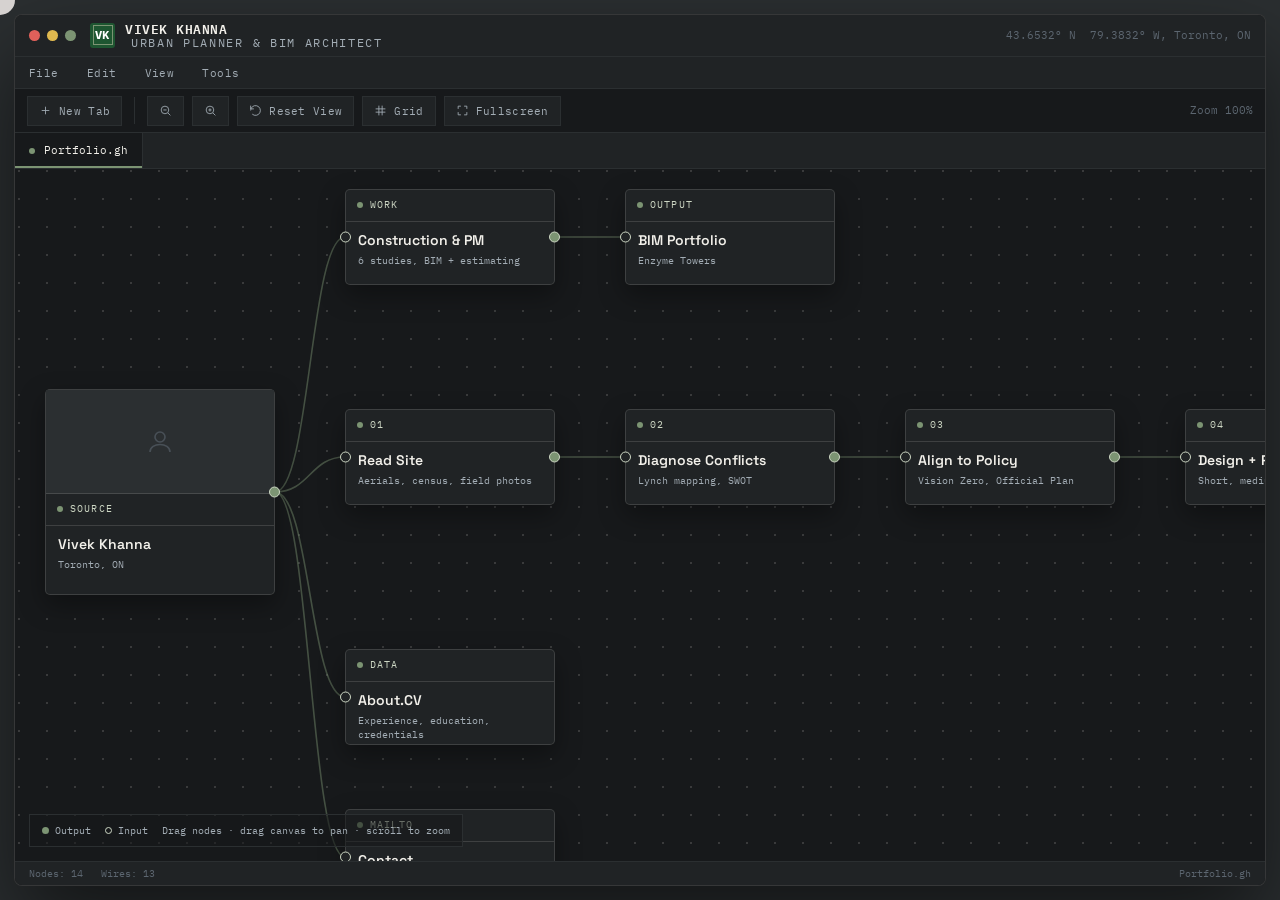
==== index.html @ 670d63f6 "Update index.html" ====
<!DOCTYPE html>
<html lang="en">
<head>
<meta charset="UTF-8">
<meta name="viewport" content="width=device-width, initial-scale=1.0">
<title>Vivek Khanna, Urban Planning Portfolio</title>
<meta name="description" content="Urban planning, transportation, and community design work by Vivek Khanna, presented as an interactive application window.">
<link rel="stylesheet" href="assets/css/style.css">
<link rel="stylesheet" href="assets/css/viewer.css">

<style>
  /* Full-screen application window shell */
  html, body { height:100%; overflow:hidden; }
  body { background:var(--graphite-3); }

  .site-header { display:none; } /* the app window replaces the marketing chrome on this page */

  .app-window {
    position:fixed; inset:14px;
    display:flex; flex-direction:column;
    background:var(--graphite);
    border:1px solid var(--line-dark);
    border-radius:8px;
    overflow:hidden;
    box-shadow:0 40px 90px rgba(0,0,0,0.55);
  }

  /* ---- Title bar ---- */
  .app-titlebar {
    flex:none; height:42px; display:flex; align-items:center; gap:14px;
    padding:0 14px;
    background:var(--graphite-2);
    border-bottom:1px solid var(--graphite-3);
  }
  .app-dots { display:flex; gap:7px; }
  .app-dots i { width:11px; height:11px; border-radius:50%; display:block; }
  .app-dots i:nth-child(1) { background:#e0605a; }
  .app-dots i:nth-child(2) { background:#e0b94f; }
  .app-dots i:nth-child(3) { background:#7c9473; }
  
  /* Integrated Brand Logo */
  .app-titlebar .brand {
    display: inline-flex;
    align-items: center;
    gap: 10px;
    text-decoration: none;
  }
  .app-titlebar .brand-mark {
    display: inline-flex;
    align-items: center;
    justify-content: center;
    width: 25px;
    height: 25px;
    background: var(--dark-green, #1E5631);
    color: #ffffff;
    font-family: var(--mono);
    font-size: 12px;
    font-weight: 700;
    border-radius: 3px;
  }
  .app-titlebar .brand-name {
    font-family: var(--mono);
    font-size: 13px;
    color: var(--offwhite);
    letter-spacing: 0.04em;
    font-weight: 600;
  }
  .app-titlebar .brand-name small {
    display: inline-block;
    margin-left: 6px;
    font-size: 12px;
    color: var(--steel-light);
    font-weight: 400;
  }

  .app-title-coord { margin-left:auto; font-family:var(--mono); font-size:10.5px; color:var(--steel); }

  /* ---- Menu bar ---- */
  .app-menubar {
    flex:none; height:32px; display:flex; align-items:stretch;
    background:var(--graphite-2); border-bottom:1px solid var(--graphite-3);
    position:relative; z-index:50;
  }
  .app-menu { position:relative; }
  .app-menu > button {
    height:100%; padding:0 14px; background:transparent; border:none;
    font-family:var(--mono); font-size:11px; letter-spacing:0.04em;
    color:var(--steel-light); cursor:pointer;
  }
  .app-menu > button:hover, .app-menu.is-open > button { background:var(--graphite-3); color:var(--offwhite); }
  .app-menu-drop {
    position:absolute; top:100%; left:0; min-width:220px;
    background:var(--graphite-2); border:1px solid var(--graphite-3);
    box-shadow:0 16px 34px rgba(0,0,0,0.4);
    display:none; flex-direction:column; padding:6px 0;
  }
  .app-menu.is-open .app-menu-drop { display:flex; }
  .app-menu-drop button {
    text-align:left; background:transparent; border:none; cursor:pointer;
    padding:9px 16px; font-family:var(--mono); font-size:11.5px; color:var(--steel-light);
  }
  .app-menu-drop button:hover { background:var(--graphite-3); color:var(--offwhite); }
  .app-menu-drop button:disabled { opacity:0.35; cursor:default; }
  .app-menu-drop button:disabled:hover { background:transparent; color:var(--steel-light); }
  .app-menu-sep { height:1px; background:var(--graphite-3); margin:6px 0; }

  /* ---- Toolbar ---- */
  .app-toolbar {
    flex:none; min-height:44px; display:flex; align-items:center; gap:8px;
    padding:6px 12px; flex-wrap:wrap;
    background:var(--graphite); border-bottom:1px solid var(--graphite-3);
  }
  .app-tool {
    display:flex; align-items:center; gap:7px;
    height:30px; padding:0 11px;
    background:var(--graphite-2); border:1px solid var(--graphite-3);
    color:var(--steel-light); font-family:var(--mono); font-size:10.5px; letter-spacing:0.03em;
    cursor:pointer; white-space:nowrap;
  }
  .app-tool:hover { border-color:var(--sage); color:var(--offwhite); }
  .app-tool svg { width:13px; height:13px; flex:none; }
  .app-tool-sep { width:1px; align-self:stretch; background:var(--graphite-3); margin:2px 4px; }
  .app-status-zoom { margin-left:auto; font-family:var(--mono); font-size:10.5px; color:var(--steel); }
  .app-window.is-compact .app-menubar,
  .app-window.is-compact .app-toolbar { display:none; }

  /* ---- Tab bar ---- */
  .app-tabbar {
    flex:none; height:36px; display:flex; align-items:stretch;
    background:var(--graphite-2); border-bottom:1px solid var(--graphite-3);
    overflow-x:auto;
  }
  .app-tab {
    display:flex; align-items:center; gap:9px;
    padding:0 14px; border-right:1px solid var(--graphite-3);
    font-family:var(--mono); font-size:11px; color:var(--steel);
    cursor:pointer; white-space:nowrap; flex:none;
  }
  .app-tab .dot { width:6px; height:6px; border-radius:50%; background:var(--sage); flex:none; }
  .app-tab.is-active { background:var(--graphite); color:var(--offwhite); box-shadow:inset 0 -2px 0 var(--sage); }
  .app-tab .x {
    margin-left:2px; width:16px; height:16px; display:flex; align-items:center; justify-content:center;
    border-radius:3px; color:var(--steel);
  }
  .app-tab .x:hover { background:var(--graphite-3); color:var(--offwhite); }

  /* ---- Content area ---- */
  .app-content { position:relative; flex:1 1 auto; overflow:hidden; background:var(--graphite); }
  .app-pane { position:absolute; inset:0; display:none; }
  .app-pane.is-active { display:block; }
  .app-pane iframe { width:100%; height:100%; border:0; display:block; background:var(--offwhite); }

  /* ---- Status bar ---- */
  .app-statusbar {
    flex:none; height:24px; display:flex; align-items:center; gap:18px;
    padding:0 14px; background:var(--graphite-2); border-top:1px solid var(--graphite-3);
    font-family:var(--mono); font-size:10px; color:var(--steel);
  }
  .app-statusbar .r { margin-left:auto; }

  /* ---- Canvas (inside Portfolio.gh) ---- */
  .flow-viewport {
    position:absolute; inset:0; overflow:hidden; cursor:grab; touch-action:none;
  }
  .flow-viewport.is-panning { cursor:grabbing; }
  .flow-canvas {
    position:absolute; top:0; left:0; width:2020px; height:1060px;
    transform-origin:0 0; will-change:transform;
    background-image:radial-gradient(circle, rgba(242,240,234,0.16) 1.2px, transparent 1.2px);
    background-size:28px 28px;
  }
  .flow-canvas.no-grid { background-image:none; }
  .flow-wires { position:absolute; top:0; left:0; width:2020px; height:1060px; overflow:visible; pointer-events:none; }
  .flow-wire { fill:none; stroke:var(--sage); stroke-width:1.6; opacity:0.45; transition:opacity .15s ease, stroke-width .15s ease; }
  .flow-wire.is-lit { opacity:0.95; stroke-width:2.2; stroke:var(--sage-pale); }

  .flow-node {
    position:absolute; width:210px; height:96px;
    background:var(--graphite-2); border:1px solid var(--line-dark); border-radius:5px;
    cursor:pointer; user-select:none; box-shadow:0 10px 26px rgba(0,0,0,0.35);
    transition:border-color .15s ease, box-shadow .15s ease; touch-action:none;
  }
  .flow-node:hover { border-color:var(--sage); box-shadow:0 10px 30px rgba(124,148,115,0.22); }
  .flow-node.is-dragging { cursor:grabbing; z-index:30; border-color:var(--sage-pale); }
  .flow-node.is-selected { border-color:var(--sage-pale); box-shadow:0 0 0 3px rgba(205,215,196,0.18); }

  .flow-node-head { display:flex; align-items:center; gap:7px; padding:8px 11px; border-bottom:1px solid var(--line-dark); }
  .flow-node-dot { width:6px; height:6px; border-radius:50%; background:var(--sage); flex:none; }
  .flow-node-tag { font-family:var(--mono); font-size:9.5px; letter-spacing:0.12em; text-transform:uppercase; color:var(--sage-pale); }
  .flow-node-body { padding:10px 12px 12px; }
  .flow-node-name { font-family:var(--display); font-weight:600; font-size:14px; color:var(--offwhite); line-height:1.25; }
  .flow-node-sub { margin-top:5px; font-family:var(--mono); font-size:9.5px; color:var(--steel-light); line-height:1.4; }

  .flow-port { position:absolute; top:50%; width:11px; height:11px; border-radius:50%; background:var(--graphite-2); border:1.5px solid var(--sage-pale); transform:translateY(-50%); }
  .flow-port.out { right:-6px; background:var(--sage); }
  .flow-port.in { left:-6px; }

  /* ---- Profile Node ---- */
  .flow-node.is-profile { width:230px; height:206px; }
  .flow-node-photo {
    width:100%; height:104px; overflow:hidden;
    border-bottom:1px solid var(--line-dark);
    background:var(--graphite-3);
    position:relative;
  }
  .flow-node-photo img { width:100%; height:100%; object-fit:cover; display:block; }
  .flow-node-photo .ph-fallback {
    position:absolute; inset:0; display:flex; flex-direction:column; align-items:center; justify-content:center; gap:6px;
    color:var(--steel);
  }
  .flow-node-photo .ph-fallback svg { width:30px; height:30px; opacity:0.6; }
  .flow-node-photo .ph-fallback span { font-family:var(--mono); font-size:8.5px; letter-spacing:0.1em; text-transform:uppercase; }

  /* ---- Enhanced Detail panel ---- */
  .flow-panel {
    position:absolute; top:0; right:0; bottom:0; width:min(440px, 100%);
    background:var(--paper); border-left:1px solid var(--line);
    transform:translateX(100%); transition:transform .32s cubic-bezier(0.16,1,0.3,1);
    z-index:40; overflow-y:auto;
  }
  .flow-panel.is-open { transform:translateX(0); }
  .flow-panel-head { display:flex; align-items:flex-start; justify-content:space-between; gap:12px; padding:20px 22px 16px; border-bottom:1px solid var(--line); }
  .flow-panel-close { width:30px; height:30px; flex:none; border:1px solid var(--line); background:transparent; color:var(--steel); cursor:pointer; font-family:var(--mono); font-size:14px; }
  .flow-panel-close:hover { border-color:var(--graphite); color:var(--ink); }
  .flow-panel-body { padding:20px 22px 32px; }
  .flow-panel-tag { font-family:var(--mono); font-size:10.5px; letter-spacing:0.12em; text-transform:uppercase; color:var(--sage-deep); }
  .flow-panel-title { font-family:var(--display); font-weight:600; font-size:1.4rem; margin-top:6px; line-height:1.15; }
  .flow-panel-loc { font-family:var(--mono); font-size:11.5px; color:var(--steel); margin-top:8px; display:block; }
  .flow-panel-scope { margin-top:16px; font-size:14px; line-height:1.6; color:#2c3134; }
  
  .flow-panel-section-title {
    font-family: var(--mono);
    font-size: 11px;
    font-weight: 700;
    text-transform: uppercase;
    letter-spacing: 0.05em;
    color: var(--dark-green, #1E5631);
    margin-top: 20px;
    margin-bottom: 8px;
    padding-bottom: 4px;
    border-bottom: 1px dashed var(--line);
  }

  .flow-panel .plate-meta { margin-top:14px; }
  .flow-panel .plate-deliverables { margin-top:16px; }
  .flow-panel-course { display:block; margin-top:18px; font-family:var(--mono); font-size:11px; color:var(--steel); }
  .flow-panel-actions { margin-top:24px; display:flex; flex-wrap:wrap; gap:10px; }
  .flow-panel-actions button.btn, .flow-panel-actions a.btn { font-family:var(--mono); text-decoration:none; display:inline-block; }

  .flow-scrim { position:absolute; inset:0; background:rgba(23,25,27,0.35); opacity:0; pointer-events:none; transition:opacity .3s ease; z-index:35; }
  .flow-scrim.is-open { opacity:1; pointer-events:auto; }

  .flow-legend {
    position:absolute; left:14px; bottom:14px; z-index:5;
    display:flex; flex-wrap:wrap; gap:14px;
    font-family:var(--mono); font-size:10px; color:var(--steel-light);
    background:rgba(23,25,27,0.55); padding:8px 12px; border:1px solid var(--graphite-3);
  }
  .flow-legend span { display:inline-flex; align-items:center; gap:6px; }
  .flow-legend i { width:7px; height:7px; border-radius:50%; display:inline-block; background:var(--sage); }
  .flow-legend i.hollow { background:transparent; border:1.5px solid var(--sage-pale); }

  /* ---- Mobile View ---- */
  .flow-fallback { display:none; }
  @media (max-width:760px) {
    .app-window { inset:0; border-radius:0; }
    .app-menubar, .app-toolbar, .app-statusbar, .flow-legend { display:none; }
    .flow-viewport { display:none; }
    .flow-fallback {
      display:grid; gap:1px; background:var(--graphite-3);
      position:absolute; inset:0; overflow:auto; padding:1px;
    }
    .flow-fallback a { display:block; background:var(--graphite-2); padding:16px 18px; font-family:var(--mono); font-size:11.5px; color:var(--steel-light); }
    .flow-fallback a b { display:block; font-family:var(--display); font-size:15px; font-weight:600; color:var(--offwhite); margin-top:3px; }
  }
</style>
</head>
<body>

<div class="custom-cursor" id="customCursor" aria-hidden="true"></div>

<div class="app-window" id="appWindow">

  <div class="app-titlebar">
    <div class="app-dots"><i></i><i></i><i></i></div>
    
    <!-- Added Logo Component -->
    <a href="index.html" class="brand">
      <span class="brand-mark">VK</span>
      <span class="brand-name">VIVEK KHANNA<small>Urban Planner &amp; BIM Architect</small></span>
    </a>
    
    <span class="app-title-coord">43.6532&deg; N&nbsp;&nbsp;79.3832&deg; W, Toronto, ON</span>
  </div>

  <!-- Menu Bar -->
  <div class="app-menubar" id="appMenubar">
    <div class="app-menu">
      <button type="button">File</button>
      <div class="app-menu-drop">
        <button data-action="open-tab" data-tab="portfolio">Open Portfolio</button>
        <button data-action="open-tab" data-tab="approach">Open Approach</button>
        <button data-action="open-tab" data-tab="about">Open About</button>
        <button data-action="open-tab" data-tab="house">Open HouseViewer</button>
        <button data-action="open-tab" data-tab="construction">Open Construction</button>
        <div class="app-menu-sep"></div>
        <button data-action="print">Print Window</button>
      </div>
    </div>
    <div class="app-menu">
      <button type="button">Edit</button>
      <div class="app-menu-drop">
        <button data-action="reset-positions">Reset Node Positions</button>
        <button data-action="deselect">Deselect Node</button>
      </div>
    </div>
    <div class="app-menu">
      <button type="button">View</button>
      <div class="app-menu-drop">
        <button data-action="zoom-in">Zoom In</button>
        <button data-action="zoom-out">Zoom Out</button>
        <button data-action="zoom-reset">Reset View</button>
        <button data-action="toggle-grid">Toggle Grid</button>
        <div class="app-menu-sep"></div>
        <button data-action="fullscreen">Fullscreen Window</button>
        <button data-action="compact">Toggle Compact Mode</button>
      </div>
    </div>
    <div class="app-menu">
      <button type="button">Tools</button>
      <div class="app-menu-drop">
        <button data-action="focus" data-node="source">Focus, Source</button>
        <button data-action="focus" data-node="contact">Focus, Contact</button>
        <div class="app-menu-sep"></div>
        <button data-action="open-tab" data-tab="house">Open House Viewer</button>
        <button data-action="mailto">Email Vivek</button>
      </div>
    </div>
  </div>

  <div class="app-toolbar">
    <button class="app-tool" data-action="new-tab-menu">
      <svg viewBox="0 0 24 24" fill="none" stroke="currentColor" stroke-width="1.6"><path d="M12 5v14M5 12h14"/></svg>
      New Tab
    </button>
    <span class="app-tool-sep"></span>
    <button class="app-tool" data-action="zoom-out" aria-label="Zoom out">
      <svg viewBox="0 0 24 24" fill="none" stroke="currentColor" stroke-width="1.6"><circle cx="11" cy="11" r="7"/><path d="M21 21l-4.3-4.3M8 11h6"/></svg>
    </button>
    <button class="app-tool" data-action="zoom-in" aria-label="Zoom in">
      <svg viewBox="0 0 24 24" fill="none" stroke="currentColor" stroke-width="1.6"><circle cx="11" cy="11" r="7"/><path d="M21 21l-4.3-4.3M11 8v6M8 11h6"/></svg>
    </button>
    <button class="app-tool" data-action="zoom-reset">
      <svg viewBox="0 0 24 24" fill="none" stroke="currentColor" stroke-width="1.6"><path d="M3 12a9 9 0 1 1 3 6.7"/><path d="M3 3v6h6"/></svg>
      Reset View
    </button>
    <button class="app-tool" data-action="toggle-grid">
      <svg viewBox="0 0 24 24" fill="none" stroke="currentColor" stroke-width="1.6"><path d="M3 9h18M3 15h18M9 3v18M15 3v18"/></svg>
      Grid
    </button>
    <button class="app-tool" data-action="fullscreen">
      <svg viewBox="0 0 24 24" fill="none" stroke="currentColor" stroke-width="1.6"><path d="M4 9V4h5M20 9V4h-5M4 15v5h5M20 15v5h-5"/></svg>
      Fullscreen
    </button>
    <span class="app-status-zoom" id="toolbarZoom">Zoom 100%</span>
  </div>

  <div class="app-tabbar" id="appTabbar">
    <div class="app-tab is-active" data-tab="portfolio"><span class="dot"></span>Portfolio.gh</div>
  </div>

  <div class="app-content" id="appContent">
    <div class="app-pane is-active" data-pane="portfolio">
      <div class="flow-viewport" id="flowViewport">
        <div class="flow-canvas" id="flowCanvas">
          <svg class="flow-wires" id="flowWires"></svg>
        </div>
        <div class="flow-scrim" id="flowScrim"></div>
        <aside class="flow-panel" id="flowPanel">
          <div class="flow-panel-head">
            <div>
              <span class="flow-panel-tag" id="panelTag"></span>
              <h3 class="flow-panel-title" id="panelTitle"></h3>
            </div>
            <button type="button" class="flow-panel-close" id="panelClose" aria-label="Close panel">&times;</button>
          </div>
          <div class="flow-panel-body" id="panelBody"></div>
        </aside>
        <div class="flow-legend">
          <span><i></i> Output</span>
          <span><i class="hollow"></i> Input</span>
          <span>Drag nodes &middot; drag canvas to pan &middot; scroll to zoom</span>
        </div>
      </div>
      <nav class="flow-fallback" id="flowFallback" aria-label="Portfolio, list view"></nav>
    </div>
  </div>

  <div class="app-statusbar">
    <span id="statusNodes">Nodes: 14</span>
    <span id="statusWires">Wires: 13</span>
    <span class="r" id="statusTab">Portfolio.gh</span>
  </div>

</div>

<script src="assets/js/viewer.js"></script>
<script src="assets/js/main.js"></script>
<script>
(function(){
  /* Node hover/interaction state (drag highlighting, wire lighting, etc.)
     lives further down. Cursor behavior now comes entirely from the
     shared assets/js/main.js, so every page behaves identically. */

  const NODE_W = 210, NODE_H = 96;

  /* ---- Expanded Data Model for Node Panels ---- */
  const NODES = [
    { id:'source', x:40, y:400, w:230, h:206, photo:true, tag:'SOURCE', title:'Vivek Khanna', sub:'Toronto, ON',
      panel:{ type:'about',
        body:"I'm an urban design and transportation planning professional with a background in BIM coordination and construction project management. Most of what's below traces back to the same habit: understand what's actually on the ground before proposing anything.",
        overview: "Specializing in integrated spatial workflows, parametric data modeling, multimodal safety frameworks, and evidence-based master planning.",
        credentials: ['B.Arch', 'Postgrad Urban & Transportation Planning (Seneca)', 'Postgrad Construction PM (Fanshawe)'],
        software: ['Revit', 'Dynamo', 'AutoCAD', 'GIS', 'Rhino', 'Enscape'],
        openTab:'about', linkLabel:'Open full profile' } },

    { id:'p1', x:340, y:420, tag:'01', title:'Read Site', sub:'Aerials, census, field photos',
      panel:{ type:'process',
        body:"Before I sketch anything, I want the base layer right: boundaries, land use, demographics, housing type, and as much historical aerial imagery as I can find. You can't fix a plan you haven't actually looked at.",
        methodology: "Multilayered spatial diagnostic process aggregating historical satellite overlays, municipal GIS layers, and census dissemination block profiles.",
        outputs: ['Dissemination Area Demographics', 'Time-series Built-form Maps', 'Contextual Site Matrix'],
        tools:['Aerial time-series','Demographic profiling','Site photography', 'ArcGIS Pro'] } },

    { id:'p2', x:620, y:420, tag:'02', title:'Diagnose Conflicts', sub:'Lynch mapping, SWOT',
      panel:{ type:'process',
        body:"I'd rather measure a problem than describe it. That might mean mapping a site through Kevin Lynch's paths, edges, nodes, districts and landmarks, running a SWOT, or pulling hard numbers like crossing distance and posted speed.",
        methodology: "Evaluating physical legibility alongside micro-mobility friction points and vehicle collision frequency records.",
        outputs: ['5-Element Imageability Maps', 'Crossing Exposure Index', 'Conflict Heatmaps'],
        tools:['Lynch: paths, edges, nodes','SWOT','Safety exposure metrics', 'Speed & Volume Audits'] } },

    { id:'p3', x:900, y:420, tag:'03', title:'Align to Policy', sub:'Vision Zero, Official Plan',
      panel:{ type:'process',
        body:"Most municipalities already have an Official Plan, a Vision Zero target, or a cycling network plan on the books. I like holding the site up against those documents directly, it turns a design opinion into something closer to an accountability check.",
        methodology: "Translating broad policy goals (e.g., Toronto Complete Streets, Vision Zero) into measurable spatial metrics for design scoring.",
        outputs: ['Policy Scorecard Matrices', 'Stakeholder Requirement Logs', 'Precedent Benchmarks'],
        tools:['Policy alignment scorecards','Community survey synthesis','Precedent review', 'Toronto Complete Streets Guidelines'] } },

    { id:'p4', x:1180, y:420, tag:'04', title:'Design + Phase', sub:'Short, medium, long term',
      panel:{ type:'process',
        body:"I try to avoid all-or-nothing masterplans. Proposals get broken into tiers: what could go in this year with paint and signal timing, what needs a construction season, and what's a longer horizon rebuild.",
        methodology: "Phased capital expenditure programming integrated directly into 3D massing and ROW cross-section iterations.",
        outputs: ['Phased Implementation Timelines', 'Tactical Urbanism Quick-Builds', 'Parametric Cost Estimates'],
        tools:['Phased roadmaps','Before / after massing','Constraint mapping', 'Revit/Dynamo Auto-QTO'] } },

    { id:'out1', x:1510, y:200, tag:'OUTPUT', title:'Bridletowne Circle', sub:'UBS 304, Mobility',
      panel:{ type:'project',
        location:'Scarborough, Toronto, Warden Ave &amp; Finch Ave E',
        scope:'A close look at how a high-density residential node gets stranded inside a loop-road suburban plan built for cars. The study traces the conflict between transit-dependent residents and an arterial designed purely for vehicle throughput, then builds a phased path toward a fine-grain, mixed-use block.',
        context: 'Suburban arterial corridor with severe pedestrian-vehicle friction, high transit usage, and wide right-of-ways.',
        meta:[['Crossing width','~36 m'],['Posted speed','60 km/h'],['Cross-section','6 lanes'],['Refuge islands','None']],
        deliverables:[
          'Policy alignment scorecard against Vision Zero, the Official Plan, and the Cycling Network Plan',
          'Short, medium, and long-term intervention roadmap',
          'Before and after concept: superblock retrofit to a fine-grain, active-frontage plan'
        ],
        pdf:'pdfs/bridletowne-circle-mobility.pdf' } },

    { id:'out2', x:1510, y:330, tag:'OUTPUT', title:'Forest Hill South', sub:'UBS 201, Community History',
      panel:{ type:'project',
        location:'Forest Hill South, Toronto, Eglinton W to St. Clair W',
        scope:"A century-long look at a Garden City era village incorporated as its own municipality in 1924, long before it was folded back into Toronto. The study traces lot pattern, land use, transportation, and institutional form from 1939 to today.",
        context: 'Historical analysis of garden-suburb subdivision principles and urban densification along transit corridors.',
        meta:[['Incorporated','1924'],['Population','~10,860'],['Detached / semi','~70%'],['Study span','1939 to 2024']],
        deliverables:[
          'Demographic and housing profile benchmarked against City of Toronto data',
          'Four-element built-form analysis: lot configuration, land use, transportation, institutions',
          'Thirty-year vision that reframes the original planning values through Indigenous teachings'
        ],
        pdf:'pdfs/forest-hill-south-community-planning.pdf' } },

    { id:'out3', x:1510, y:470, tag:'OUTPUT', title:'Seneca Newnham', sub:'UBS 305, Urban Design',
      panel:{ type:'project',
        location:'Seneca Newnham Campus, North York, Toronto',
        scope:'A Kevin Lynch style imageability reading, paths, edges, nodes, districts, and landmarks, applied to a 20.2 hectare institutional superblock, paired with a full SWOT of its access, architecture, and open space performance.',
        context: 'Campus landscape and accessibility audit evaluating physical barriers, wayfinding, and active movement networks.',
        meta:[['Site area','20.2 ha'],['Typical building','4 storeys'],['Subway access','None'],['Land use','Institutional']],
        deliverables:[
          'Full Lynch mapping: paths, edges &amp; nodes, districts, landmarks',
          'Street and landscape audit comparing centre-line-out and outside-in sections',
          'Four-quadrant SWOT across mobility, architecture, and land constraint',
          
        ],
        pdf:'pdfs/seneca-newnham-urban-design.pdf' } },

    { id:'out4', x:1510, y:610, tag:'OUTPUT', title:'Perth Cycling Network', sub:'UBS 304, Active Transportation',
      panel:{ type:'project',
        location:'Downtown Perth, Ontario, a 12.25 km&sup2; municipality',
        scope:'A community-informed active transportation strategy for a small heritage town, turning 238 resident survey responses and a five-bridge safety audit into a prioritized, constraint-aware cycling network.',
        context: 'Small-town active transportation framework balancing heritage constraints, narrow rights-of-way, and water crossings.',
        meta:[['Respondents','238'],['Prefer off-road','48%'],['Bridges flagged','5'],['Priority corridors','6']],
        deliverables:[
          'Existing-network mapping and bridge safety audit',
          'Survey analysis: trip purpose, mode comfort, satisfaction with current pathways',
          'Six priority corridors with a facility-type trade-off matrix',
          'Constraint-based alternatives for three problem sites, plus a planning advice memo'
        ],
        pdf:'pdfs/perth-cycling-network.pdf' } },

    { id:'out5', x:1510, y:740, tag:'OUTPUT', title:'Kitchen Optimiser', sub:'Interactive Layout and Estimator ',
      panel:{ type:'viewer',
        body:'Allows dynamic adjustment of room dimensions (width, depth, height, wall thickness), upper cabinet mounting rules, and wall configurations (One-wall, Galley, L-shape, U-shape, L/U with island, and Studio).Features an automated estimating engine that dynamically updates material and component cost totals based on standard unit base prices, material factors, and countertop square footage',
        features: ['Parametric Room & Layout Controls', 'Revit-Style Properties & Instance Editing', 'Collision Detection & Snapping System', 'Generative Layout Solver', 'Real-time Cost Estimator'],
        openTab:'house', linkLabel:'Open interactive viewer' } },

    { id:'out6', x:340, y:200, tag:'WORK', title:'Construction & PM', sub:'6 studies, BIM + estimating',
      panel:{ type:'collection',
        body:'A collection of six technical studies in cost estimating, computational BIM automation, and CPM project controls, the practical, contractor-facing side of the planning work above.',
        focus:['BIM automation','Cost estimating','CPM scheduling','Earned value management'],
        studies:[
          'PRJ-01, Automated 5D BIM Quantity Extraction &amp; Cost Modeling',
          'PRJ-02, Class B Multi-Trade Estimate &amp; Quantity Take-Off Audit',
          'PRJ-03, High-Rise Residential Baseline Schedule &amp; Critical Path Analysis',
          'PRJ-04, Multi-Disciplinary Clash Detection &amp; Constructability Review',
          'PRJ-05, Algorithmic Material Scraper &amp; Take-Off Pipeline',
          'PRJ-06, Earned Value Management (EVM) &amp; Variance Dashboard'
        ],
        openTab:'construction', linkLabel:'Open Construction.gh' } },

    { id:'out7', x:620, y:200, tag:'OUTPUT', title:'BIM Portfolio', sub:'Enzyme Towers',
      panel:{ type:'project',
        location:'Toronto, Ontario',
        scope:'Original BIM & Construction Management Portfolio document detailing project execution, technical documentation, and parametric workflows.',
        context:'Comprehensive compilation of BIM coordination, 3D modeling, quantity takeoffs, and construction documentation.',
        meta:[
          ['Document', 'BIM Portfolio'],
          ['Toolkit', 'Revit and Navisworks']
        ],
        deliverables:[
          'Complete original BIM portfolio document',
          'Technical project showcases and architectural coordination',
          'Construction project management work samples'
        ],
        course:'BIM & Construction Portfolio',
        pdf:'pdfs/VivekKhannaBIMPortfolio Orignal - Copy.pdf' } },

    { id:'about', x:340, y:660, tag:'DATA', title:'About.CV', sub:'Experience, education, credentials',
      panel:{ type:'about',
        body:'BIM coordination and architectural production experience in India, a Postgraduate Certificate in Sustainable Urban &amp; Transportation Planning from Seneca, a Postgraduate Certificate in Construction Project Management from Fanshawe, and a B.Arch from Chitkara.',
        overview: 'Detailed technical background covering project coordination, municipal development policies, BIM management, and active transport infrastructure.',
        credentials: ['B.Arch', 'Postgrad Urban & Transportation Planning (Seneca)', 'Postgrad Construction PM (Fanshawe)'],
        software: ['Revit', 'Dynamo', 'AutoCAD', 'GIS', 'Rhino', 'Enscape'],
        openTab:'about', linkLabel:'Open full profile' } },

    { id:'contact', x:340, y:820, tag:'MAILTO', title:'Contact', sub:'vivekkhanna.canada@gmail.com',
      panel:{ type:'contact', 
        email:'vivekkhanna.canada@gmail.com',
        location: 'Toronto, Ontario, Canada',
        availability: 'Open for urban planning, BIM management, and transportation design roles.' } }
  ];

  const CONNECTIONS = [
    ['source','p1'], ['p1','p2'], ['p2','p3'], ['p3','p4'],
    ['p4','out1'], ['p4','out2'], ['p4','out3'], ['p4','out4'], ['p4','out5'],
    ['source','out6'], ['out6','out7'],
    ['source','about'], ['source','contact']
  ];

  document.getElementById('statusNodes').textContent = 'Nodes: ' + NODES.length;
  document.getElementById('statusWires').textContent = 'Wires: ' + CONNECTIONS.length;

  const hasOutput = id => CONNECTIONS.some(c => c[0] === id);
  const hasInput  = id => CONNECTIONS.some(c => c[1] === id);

  const viewport = document.getElementById('flowViewport');
  const canvas   = document.getElementById('flowCanvas');
  const svg      = document.getElementById('flowWires');
  const panelEl  = document.getElementById('flowPanel');
  const scrimEl  = document.getElementById('flowScrim');
  const panelTag = document.getElementById('panelTag');
  const panelTitle = document.getElementById('panelTitle');
  const panelBody = document.getElementById('panelBody');
  const fallback = document.getElementById('flowFallback');
  const appWindow = document.getElementById('appWindow');
  const toolbarZoom = document.getElementById('toolbarZoom');
  const statusTab = document.getElementById('statusTab');

  const state = { pan:{ x:-10, y:-180 }, zoom:1 };
  let selectedId = null;

  NODES.forEach(n => { n.origX = n.x; n.origY = n.y; });

  function applyTransform(){
    canvas.style.transform = `translate(${state.pan.x}px, ${state.pan.y}px) scale(${state.zoom})`;
    const pct = Math.round(state.zoom * 100) + '%';
    toolbarZoom.textContent = 'Zoom ' + pct;
  }

  /* ---- Node Rendering ---- */
  function renderNodes(){
    NODES.forEach(n => {
      const el = document.createElement('div');
      el.className = 'flow-node' + (n.photo ? ' is-profile' : '');
      el.style.left = n.x + 'px';
      el.style.top = n.y + 'px';
      if (n.w) el.style.width = n.w + 'px';
      if (n.h) el.style.height = n.h + 'px';
      el.dataset.id = n.id;

      let ports = '';
      if (hasInput(n.id))  ports += '<span class="flow-port in"></span>';
      if (hasOutput(n.id)) ports += '<span class="flow-port out"></span>';

      let photoBlock = '';
      if (n.photo) {
        photoBlock =
          '<div class="flow-node-photo">' +
            '<img src="assets/img/PROFILE.jpg" alt="Vivek Khanna" data-view-image="assets/img/PROFILE.jpg" data-view-title="Vivek Khanna" data-view-caption="Profile photograph" ' +
              'onerror="this.style.display=\'none\'; this.nextElementSibling.style.display=\'flex\';">' +
            '<div class="ph-fallback" style="display:flex;">' +
              '<svg viewBox="0 0 24 24" fill="none" stroke="currentColor" stroke-width="1.3"><circle cx="12" cy="8" r="4"/><path d="M4 20c0-4 4-6 8-6s8 2 8 6"/></svg>' +
            '</div>' +
          '</div>';
      }

      el.innerHTML =
        photoBlock +
        '<div class="flow-node-head"><span class="flow-node-dot"></span><span class="flow-node-tag">' + n.tag + '</span></div>' +
        '<div class="flow-node-body"><div class="flow-node-name">' + n.title + '</div><div class="flow-node-sub">' + n.sub + '</div></div>' +
        ports;

      canvas.appendChild(el);
      wireNodeDrag(el, n);
    });
  }

  function portPos(node, which){
    const w = node.w || NODE_W, h = node.h || NODE_H;
    return which === 'out' ? { x: node.x + w, y: node.y + h / 2 } : { x: node.x, y: node.y + h / 2 };
  }
  function wirePath(fromNode, toNode){
    const a = portPos(fromNode, 'out'), b = portPos(toNode, 'in');
    const midX = (a.x + b.x) / 2;
    return `M ${a.x},${a.y} C ${midX},${a.y} ${midX},${b.y} ${b.x},${b.y}`;
  }
  function renderWires(){
    svg.innerHTML = '';
    CONNECTIONS.forEach(([fromId, toId]) => {
      const fromNode = NODES.find(n => n.id === fromId);
      const toNode   = NODES.find(n => n.id === toId);
      const path = document.createElementNS('http://www.w3.org/2000/svg','path');
      path.setAttribute('class', 'flow-wire');
      path.setAttribute('d', wirePath(fromNode, toNode));
      path.dataset.from = fromId; path.dataset.to = toId;
      svg.appendChild(path);
    });
  }
  function updateWiresFor(nodeId){
    svg.querySelectorAll('.flow-wire').forEach(path => {
      if (path.dataset.from === nodeId || path.dataset.to === nodeId) {
        const fromNode = NODES.find(n => n.id === path.dataset.from);
        const toNode   = NODES.find(n => n.id === path.dataset.to);
        path.setAttribute('d', wirePath(fromNode, toNode));
      }
    });
  }
  function litWiresFor(nodeId, on){
    svg.querySelectorAll('.flow-wire').forEach(path => {
      if (path.dataset.from === nodeId || path.dataset.to === nodeId) path.classList.toggle('is-lit', on);
    });
  }
  function setNodePos(node, x, y){
    node.x = x; node.y = y;
    const el = canvas.querySelector('[data-id="'+node.id+'"]');
    if (el) { el.style.left = x + 'px'; el.style.top = y + 'px'; }
    updateWiresFor(node.id);
  }

/* ---- Rich Information Rendering in Detail Panel ---- */
function renderPanel(node){
  const p = node.panel;
  panelTag.textContent = node.tag;
  panelTitle.textContent = node.title;

  if (p.type === 'project') {
    panelBody.innerHTML =
      '<span class="flow-panel-loc">' + p.location + '</span>' +
      '<p class="flow-panel-scope">' + p.scope + '</p>' +
      '<div class="flow-panel-section-title">Context &amp; Site Dynamics</div>' +
      '<p style="font-size:13px; color:#525866; line-height:1.5;">' + p.context + '</p>' +
      '<div class="flow-panel-section-title">Key Parameters</div>' +
      '<div class="plate-meta">' + p.meta.map(m => '<div class="m"><span>'+m[0]+'</span><b>'+m[1]+'</b></div>').join('') + '</div>' +
      '<div class="flow-panel-section-title">Deliverables</div>' +
      '<div class="plate-deliverables"><ul>' + p.deliverables.map(d => '<li>'+d+'</li>').join('') + '</ul></div>' +
      (p.course ? '<span class="flow-panel-course">' + p.course + '</span>' : '') +
      '<div class="flow-panel-actions"><button class="btn" type="button" data-view-pdf="' + p.pdf + '" data-view-title="' + node.title + '">View full PDF</button></div>';
  } 
    else if (p.type === 'process') {
      panelBody.innerHTML =
        '<p class="flow-panel-scope">' + p.body + '</p>' +
        '<div class="flow-panel-section-title">Methodology</div>' +
        '<p style="font-size:13px; color:#525866; line-height:1.5;">' + p.methodology + '</p>' +
        '<div class="flow-panel-section-title">Key Outputs</div>' +
        '<ul style="font-size:13px; padding-left:18px; color:#525866;">' + p.outputs.map(o => '<li style="margin-bottom:4px;">'+o+'</li>').join('') + '</ul>' +
        '<div class="flow-panel-section-title">Toolkit &amp; Frameworks</div>' +
        '<div class="plate-tags" style="margin-top:8px;">' + p.tools.map(t => '<span class="tag" style="color:var(--sage-deep); border-color:var(--line); margin-right:4px; margin-bottom:4px; display:inline-block;">'+t+'</span>').join('') + '</div>' +
        '<div class="flow-panel-actions"><button type="button" class="btn" data-open-tab="approach">Read full methodology</button></div>';
    } else if (p.type === 'about') {
      panelBody.innerHTML =
        '<p class="flow-panel-scope">' + p.body + '</p>' +
        '<div class="flow-panel-section-title">Overview</div>' +
        '<p style="font-size:13px; color:#525866; line-height:1.5;">' + p.overview + '</p>' +
        '<div class="flow-panel-section-title">Credentials</div>' +
        '<ul style="font-size:13px; padding-left:18px; color:#525866;">' + p.credentials.map(c => '<li style="margin-bottom:4px;">'+c+'</li>').join('') + '</ul>' +
        '<div class="flow-panel-section-title">Software Stack</div>' +
        '<div class="plate-tags" style="margin-top:8px;">' + p.software.map(s => '<span class="tag" style="color:var(--sage-deep); border-color:var(--line); margin-right:4px; margin-bottom:4px; display:inline-block;">'+s+'</span>').join('') + '</div>' +
        '<div class="flow-panel-actions"><button type="button" class="btn" data-open-tab="' + p.openTab + '">' + p.linkLabel + '</button></div>';
    } else if (p.type === 'viewer') {
      panelBody.innerHTML =
        '<p class="flow-panel-scope">' + p.body + '</p>' +
        '<div class="flow-panel-section-title">Interactive Features</div>' +
        '<ul style="font-size:13px; padding-left:18px; color:#525866;">' + p.features.map(f => '<li style="margin-bottom:4px;">'+f+'</li>').join('') + '</ul>' +
        '<div class="flow-panel-actions"><button type="button" class="btn" data-open-tab="' + p.openTab + '">' + p.linkLabel + '</button></div>';
    } else if (p.type === 'collection') {
      panelBody.innerHTML =
        '<p class="flow-panel-scope">' + p.body + '</p>' +
        '<div class="flow-panel-section-title">Focus Areas</div>' +
        '<div class="plate-tags" style="margin-top:8px;">' + p.focus.map(f => '<span class="tag" style="color:var(--sage-deep); border-color:var(--line); margin-right:4px; margin-bottom:4px; display:inline-block;">'+f+'</span>').join('') + '</div>' +
        '<div class="flow-panel-section-title">Featured Studies</div>' +
        '<ul style="font-size:13px; padding-left:18px; color:#525866;">' + p.studies.map(s => '<li style="margin-bottom:4px;">'+s+'</li>').join('') + '</ul>' +
        '<div class="flow-panel-actions"><button type="button" class="btn" data-open-tab="' + p.openTab + '">' + p.linkLabel + '</button></div>';
    } else if (p.type === 'contact') {
      panelBody.innerHTML =
        '<p class="flow-panel-scope">' + p.availability + '</p>' +
        '<div class="flow-panel-section-title">Location</div>' +
        '<p style="font-size:13px; color:#525866;">' + p.location + '</p>' +
        '<div class="flow-panel-actions"><a class="btn" href="mailto:' + p.email + '">Email ' + p.email + '</a></div>';
    }
    window.PortfolioViewer?.bind();
  }

  panelBody.addEventListener('click', (e) => {
    const btn = e.target.closest('[data-open-tab]');
    if (btn) openTab(btn.getAttribute('data-open-tab'));
  });

  function openPanel(node){
    if (selectedId) {
      litWiresFor(selectedId, false);
      const prevEl = canvas.querySelector('[data-id="'+selectedId+'"]');
      if (prevEl) prevEl.classList.remove('is-selected');
    }
    selectedId = node.id;
    litWiresFor(node.id, true);
    const el = canvas.querySelector('[data-id="'+node.id+'"]');
    if (el) el.classList.add('is-selected');
    renderPanel(node);
    panelEl.classList.add('is-open');
    scrimEl.classList.add('is-open');
  }
  function closePanel(){
    if (selectedId) {
      litWiresFor(selectedId, false);
      const el = canvas.querySelector('[data-id="'+selectedId+'"]');
      if (el) el.classList.remove('is-selected');
    }
    selectedId = null;
    panelEl.classList.remove('is-open');
    scrimEl.classList.remove('is-open');
  }
  document.getElementById('panelClose').addEventListener('click', closePanel);
  scrimEl.addEventListener('click', closePanel);

  /* ---- Node Drag & Click ---- */
  function wireNodeDrag(el, nodeData){
    let dragging = false, moved = false;
    let startClientX = 0, startClientY = 0, startX = 0, startY = 0;

    el.addEventListener('mouseenter', () => { if (selectedId !== nodeData.id) litWiresFor(nodeData.id, true); });
    el.addEventListener('mouseleave', () => { if (selectedId !== nodeData.id) litWiresFor(nodeData.id, false); });

    el.addEventListener('pointerdown', (e) => {
      e.stopPropagation();
      dragging = true; moved = false;
      startClientX = e.clientX; startClientY = e.clientY;
      startX = nodeData.x; startY = nodeData.y;
      el.setPointerCapture(e.pointerId);
    });
    el.addEventListener('pointermove', (e) => {
      if (!dragging) return;
      const dx = (e.clientX - startClientX) / state.zoom;
      const dy = (e.clientY - startClientY) / state.zoom;
      if (Math.abs(dx) > 4 || Math.abs(dy) > 4) moved = true;
      if (!moved) return;
      el.classList.add('is-dragging');
      setNodePos(nodeData, startX + dx, startY + dy);
    });
    const endDrag = () => {
      if (!dragging) return;
      dragging = false;
      el.classList.remove('is-dragging');
      if (!moved) openPanel(nodeData);
    };
    el.addEventListener('pointerup', endDrag);
    el.addEventListener('pointercancel', endDrag);
  }

  /* ---- Canvas Pan ---- */
  let panning = false, panStartX = 0, panStartY = 0, panOriginX = 0, panOriginY = 0;
  viewport.addEventListener('pointerdown', (e) => {
    if (e.target !== viewport && e.target !== canvas) return;
    panning = true;
    viewport.classList.add('is-panning');
    panStartX = e.clientX; panStartY = e.clientY;
    panOriginX = state.pan.x; panOriginY = state.pan.y;
    viewport.setPointerCapture(e.pointerId);
  });
  viewport.addEventListener('pointermove', (e) => {
    if (!panning) return;
    state.pan.x = panOriginX + (e.clientX - panStartX);
    state.pan.y = panOriginY + (e.clientY - panStartY);
    applyTransform();
  });
  const endPan = () => { panning = false; viewport.classList.remove('is-panning'); };
  viewport.addEventListener('pointerup', (e) => {
    endPan();
    if (e.target === viewport || e.target === canvas) closePanel();
  });
  viewport.addEventListener('pointercancel', endPan);

  /* ---- Zoom Controls ---- */
  function setZoom(z){ state.zoom = Math.min(1.4, Math.max(0.5, z)); applyTransform(); }
  viewport.addEventListener('wheel', (e) => { e.preventDefault(); setZoom(state.zoom - e.deltaY * 0.001); }, { passive:false });

  function resetView(){ state.pan = { x:-10, y:-180 }; state.zoom = 1; applyTransform(); }
  function focusNode(id){
    const n = NODES.find(x => x.id === id); if (!n) return;
    const rect = viewport.getBoundingClientRect();
    const w = n.w || NODE_W, h = n.h || NODE_H;
    state.zoom = 1;
    state.pan.x = rect.width / 2 - (n.x + w / 2);
    state.pan.y = rect.height / 2 - (n.y + h / 2);
    applyTransform();
    openPanel(n);
  }
  function resetPositions(){
    NODES.forEach(n => setNodePos(n, n.origX, n.origY));
  }

  /* ---- Fallback List ---- */
  function renderFallback(){
    fallback.innerHTML = NODES.map(n => {
      const p = n.panel;
      let href, targetAttrs = '';
      if (p.type === 'project') { href = p.pdf; targetAttrs = ' target="_blank" rel="noopener"'; }
      else if (p.type === 'contact') { href = 'mailto:' + p.email; }
      else if (p.openTab === 'about') { href = 'about.html'; }
      else if (p.openTab === 'house') { href = 'house-viewer.html'; }
      else if (p.openTab === 'construction') { href = 'construction.html'; }
      else { href = 'approach.html'; }
      return '<a href="'+href+'"'+targetAttrs+'>' + n.tag + '<b>' + n.title + '</b></a>';
    }).join('');
  }

  /* ---- Tab System ---- */
  const TAB_DEFS = {
    approach: { label:'Approach.gh', src:'approach.html' },
    about:    { label:'About.gh',    src:'about.html' },
    house:    { label:'HouseViewer.gh', src:'house-viewer.html' },
    construction: { label:'Construction.gh', src:'construction.html' }
  };
  const tabbar = document.getElementById('appTabbar');
  const content = document.getElementById('appContent');
  let activeTab = 'portfolio';

  function activateTab(id){
    activeTab = id;
    tabbar.querySelectorAll('.app-tab').forEach(t => t.classList.toggle('is-active', t.dataset.tab === id));
    content.querySelectorAll('.app-pane').forEach(p => p.classList.toggle('is-active', p.dataset.pane === id));
    statusTab.textContent = id === 'portfolio' ? 'Portfolio.gh' : TAB_DEFS[id].label;
  }

  function openTab(id){
    if (id === 'portfolio') {
      window.location.href = 'portfolio.html';
      return;
    }
    if (!TAB_DEFS[id]) return;
    let tabBtn = tabbar.querySelector('[data-tab="'+id+'"]');
    if (!tabBtn) {
      tabBtn = document.createElement('div');
      tabBtn.className = 'app-tab';
      tabBtn.dataset.tab = id;
      tabBtn.innerHTML = '<span class="dot"></span>' + TAB_DEFS[id].label + '<span class="x" data-close="'+id+'">&times;</span>';
      tabBtn.addEventListener('click', (e) => {
        if (e.target.closest('[data-close]')) return;
        activateTab(id);
      });
      tabBtn.querySelector('[data-close]').addEventListener('click', (e) => {
        e.stopPropagation();
        closeTab(id);
      });
      tabbar.appendChild(tabBtn);

      const pane = document.createElement('div');
      pane.className = 'app-pane';
      pane.dataset.pane = id;
      pane.innerHTML = '<iframe src="' + TAB_DEFS[id].src + '" title="' + TAB_DEFS[id].label + '"></iframe>';
      content.appendChild(pane);
    }
    activateTab(id);
    closeAllMenus();
  }

  function closeTab(id){
    const tabBtn = tabbar.querySelector('[data-tab="'+id+'"]');
    const pane = content.querySelector('[data-pane="'+id+'"]');
    if (tabBtn) tabBtn.remove();
    if (pane) pane.remove();
    if (activeTab === id) activateTab('portfolio');
  }

  tabbar.querySelector('[data-tab="portfolio"]').addEventListener('click', () => activateTab('portfolio'));

  /* ---- Menu Bar Controls ---- */
  const menubar = document.getElementById('appMenubar');
  function closeAllMenus(){
    menubar.querySelectorAll('.app-menu.is-open').forEach(m => m.classList.remove('is-open'));
  }
  menubar.querySelectorAll('.app-menu > button').forEach(btn => {
    btn.addEventListener('click', (e) => {
      e.stopPropagation();
      const menu = btn.parentElement;
      const wasOpen = menu.classList.contains('is-open');
      closeAllMenus();
      if (!wasOpen) menu.classList.add('is-open');
    });
  });
  document.addEventListener('click', closeAllMenus);

  function runAction(el){
    const action = el.getAttribute('data-action');
    switch(action){
      case 'open-tab': openTab(el.getAttribute('data-tab')); break;
      case 'print': window.print(); break;
      case 'reset-positions': resetPositions(); break;
      case 'deselect': closePanel(); break;
      case 'zoom-in': setZoom(state.zoom + 0.15); break;
      case 'zoom-out': setZoom(state.zoom - 0.15); break;
      case 'zoom-reset': resetView(); break;
      case 'toggle-grid': canvas.classList.toggle('no-grid'); break;
      case 'fullscreen':
        if (document.fullscreenElement) document.exitFullscreen();
        else appWindow.requestFullscreen && appWindow.requestFullscreen();
        break;
      case 'compact': appWindow.classList.toggle('is-compact'); break;
      case 'focus': focusNode(el.getAttribute('data-node')); break;
      case 'mailto': window.location.href = 'mailto:vivekkhanna.canada@gmail.com'; break;
      case 'new-tab-menu':
        closeAllMenus();
        menubar.querySelector('.app-menu').classList.add('is-open');
        return;
    }
    closeAllMenus();
  }
  menubar.addEventListener('click', (e) => {
    const btn = e.target.closest('[data-action]');
    if (btn) runAction(btn);
  });
  document.querySelector('.app-toolbar').addEventListener('click', (e) => {
    const btn = e.target.closest('[data-action]');
    if (!btn) return;
    e.stopPropagation();
    runAction(btn);
  });

  renderNodes();
  renderWires();
  applyTransform();
  renderFallback();
})();
</script>
</body>
</html>
---- assets/css/style.css ----
/* ==========================================================================
   VIVEK KHANNA, URBAN PLANNING PORTFOLIO
   Design tokens: graphite / steel / off-white / sage
   ========================================================================== */

@import url('https://fonts.googleapis.com/css2?family=Space+Grotesk:wght@400;500;600;700&family=Inter:wght@400;500;600&family=IBM+Plex+Mono:wght@400;500&display=swap');

:root{
  --graphite:      #17191b;
  --graphite-2:    #202325;
  --graphite-3:    #2b2f31;
  --steel:         #5c6670;
  --steel-light:   #a3adb5;
  --offwhite:      #f2f0ea;
  --offwhite-dim:  #e7e4da;
  --paper:         #faf9f5;
  --sage:          #7c9473;
  --sage-deep:     #56684f;
  --sage-pale:     #cdd7c4;
  --ink:           #16181a;
  --line:          rgba(22,24,26,0.12);
  --line-dark:     rgba(242,240,234,0.14);

  --display: 'Space Grotesk', sans-serif;
  --body:    'Inter', sans-serif;
  --mono:    'IBM Plex Mono', monospace;

  --maxw: 1280px;
  --pad: clamp(20px, 4vw, 64px);
}

*{ box-sizing:border-box; }
html{ scroll-behavior:smooth; }
body{
  margin:0;
  background:var(--offwhite);
  color:var(--ink);
  font-family:var(--body);
  font-size:16px;
  line-height:1.55;
  -webkit-font-smoothing:antialiased;
}

a{ color:inherit; text-decoration:none; }
img{ max-width:100%; display:block; }
ul{ margin:0; padding:0; list-style:none; }
h1,h2,h3,h4{ font-family:var(--display); margin:0; letter-spacing:-0.01em; }
p{ margin:0; }

.wrap{ max-width:var(--maxw); margin:0 auto; padding:0 var(--pad); }

::selection{ background:var(--sage); color:var(--offwhite); }

/* focus states */
a:focus-visible, button:focus-visible, input:focus-visible, textarea:focus-visible{
  outline:2px solid var(--sage-deep);
  outline-offset:3px;
}

@media (prefers-reduced-motion: reduce){
  *{ animation-duration:0.001ms !important; animation-iteration-count:1 !important; transition-duration:0.001ms !important; scroll-behavior:auto !important; }
}

/* ==========================================================================
   Utility label / eyebrow / plate numbering (mono)
   ========================================================================== */
.eyebrow{
  font-family:var(--mono);
  font-size:12px;
  letter-spacing:0.16em;
  text-transform:uppercase;
  color:var(--sage-deep);
  display:flex;
  align-items:center;
  gap:10px;
}
.eyebrow::before{
  content:"";
  width:22px; height:1px;
  background:var(--sage-deep);
  display:inline-block;
}
.coord{
  font-family:var(--mono);
  font-size:12px;
  color:var(--steel);
  letter-spacing:0.02em;
}

/* ==========================================================================
   Nav
   ========================================================================== */
.site-header{
  position:sticky; top:0; z-index:80;
  background:rgba(242,240,234,0.86);
  backdrop-filter:blur(10px) saturate(1.1);
  border-bottom:1px solid var(--line);
}
.nav{
  max-width:var(--maxw); margin:0 auto; padding:0 var(--pad);
  display:flex; align-items:center; justify-content:space-between;
  height:72px;
}
.brand{
  display:flex; align-items:center; gap:12px;
  font-family:var(--display); font-weight:600; font-size:16px;
}
.brand-mark {
  width: 52px;            /* Increased from 36px */
  height: 52px;           /* Increased from 36px */
  background: var(--graphite);
  color: var(--offwhite);
  display: flex; 
  align-items: center; 
  justify-content: center;
  font-family: var(--mono); 
  font-size: 18px;        /* Increased from 13px */
  font-weight: 600;       /* Optional: makes the letters slightly bolder */
  letter-spacing: 0.04em;
  position: relative;
  flex-shrink: 0;         /* Prevents the logo box from shrinking on smaller screens */
}

.brand-mark::after {
  content: "";
  position: absolute; 
  inset: 2.5px;             /* Adjusted border inset gap from 4px to 5px */
  border: 1px solid var(--sage);
  pointer-events: none;
}
.brand-name{ display:flex; flex-direction:column; line-height:1.1;font-size: 1.25rem; font-weight: 700; }
.brand-name small{
  font-family:var(--mono); font-weight:700; font-size:11px;
  letter-spacing:0.14em; color:var(--steel); text-transform:uppercase;
}

.nav-links{ display:flex; align-items:center; gap:2px; }
.nav-links a{
  font-family:var(--mono);
  font-size:1.1rem;
  letter-spacing:0.08em;
  text-transform:uppercase;
  padding:10px 16px;
  color:var(--steel);
  position:relative;
  transition:color .2s ease;
}
.nav-links a::before{
  content:attr(data-i);
  color:var(--sage-deep);
  margin-right:8px;
}
.nav-links a:hover, .nav-links a.active{ color:var(--ink); }
.nav-links a.active::after{
  content:"";
  position:absolute; left:16px; right:16px; bottom:6px; height:1px;
  background:var(--sage-deep);
}

.nav-toggle{
  display:none;
  width:40px; height:40px;
  border:1px solid var(--line);
  background:transparent;
  align-items:center; justify-content:center;
  cursor:pointer;
}
.nav-toggle span, .nav-toggle span::before, .nav-toggle span::after{
  content:""; display:block; width:18px; height:1px; background:var(--ink);
  position:relative; transition:transform .2s ease, opacity .2s ease;
}
.nav-toggle span::before{ position:absolute; top:-6px; }
.nav-toggle span::after{ position:absolute; top:6px; }

@media (max-width:860px){
  .nav-links{
    position:fixed; inset:72px 0 0 0;
    background:var(--offwhite);
    flex-direction:column; align-items:stretch;
    padding:12px var(--pad) 40px;
    display:none;
    border-top:1px solid var(--line);
    overflow-y:auto;
  }
  .nav-links.open{ display:flex; }
  .nav-links a{ padding:16px 4px; border-bottom:1px solid var(--line); font-size:14px; }
  .nav-toggle{ display:flex; }
}

/* ==========================================================================
   Hero
   ========================================================================== */
.hero{
  position:relative;
  background:var(--graphite);
  color:var(--offwhite);
  overflow:hidden;
  border-bottom:1px solid var(--graphite-3);
}
.hero-grid{
  position:absolute; inset:0;
  background-image:
    linear-gradient(var(--line-dark) 1px, transparent 1px),
    linear-gradient(90deg, var(--line-dark) 1px, transparent 1px);
  background-size:56px 56px;
  mask-image:linear-gradient(to bottom, rgba(0,0,0,0.9), rgba(0,0,0,0.15));
  opacity:.6;
}
.hero-inner{
  position:relative; z-index:2;
  max-width:var(--maxw); margin:0 auto; padding:var(--pad);
  padding-top:clamp(64px, 10vw, 120px);
  padding-bottom:clamp(56px, 8vw, 96px);
}
.hero-top{
  display:flex; justify-content:space-between; align-items:flex-start;
  gap:24px; flex-wrap:wrap;
  border-bottom:1px solid var(--line-dark);
  padding-bottom:22px; margin-bottom:34px;
}
.hero-top .eyebrow{ color:var(--sage-pale); }
.hero-top .eyebrow::before{ background:var(--sage-pale); }
.hero-top .coord{ color:var(--steel-light); }

.hero h1{
  font-size:clamp(2.6rem, 7vw, 5.6rem);
  font-weight:600;
  line-height:0.98;
  max-width:16ch;
}
.hero h1 em{
  font-style:normal;
  color:var(--sage-pale);
}
.hero-sub{
  display:flex; gap:clamp(24px, 6vw, 90px); flex-wrap:wrap;
  margin-top:38px;
  padding-top:30px;
  border-top:1px solid var(--line-dark);
}
.hero-lede{
  max-width:46ch;
  font-size:clamp(15px, 1.4vw, 18px);
  color:var(--steel-light);
}
.hero-stats{ display:flex; gap:clamp(24px,4vw,48px); flex-wrap:wrap; }
.stat b{
  display:block; font-family:var(--display); font-size:1.8rem; color:var(--offwhite);
}
.stat span{
  font-family:var(--mono); font-size:11px; letter-spacing:0.08em; text-transform:uppercase;
  color:var(--steel-light);
}

.hero-svg{
  position:absolute; right:-6%; bottom:-10%;
  width:min(60vw, 720px); opacity:0.55; z-index:1;
  stroke:var(--sage); fill:none;
}

/* ==========================================================================
   Section scaffolding
   ========================================================================== */
.section{ padding:clamp(56px, 8vw, 108px) 0; }
.section-head{
  display:flex; justify-content:space-between; align-items:flex-end;
  gap:24px; flex-wrap:wrap;
  margin-bottom:clamp(32px, 5vw, 56px);
  padding-bottom:20px;
  border-bottom:1px solid var(--line);
}
.section-head h2{
  font-size:clamp(1.7rem, 3.4vw, 2.6rem);
  max-width:18ch;
}
.section-head .desc{
  max-width:38ch; color:var(--steel); font-size:14.5px;
}
.section.on-dark{ background:var(--graphite); color:var(--offwhite); }
.section.on-dark .section-head{ border-bottom-color:var(--line-dark); }
.section.on-dark .section-head .desc{ color:var(--steel-light); }
.section.tint{ background:var(--offwhite-dim); }

/* ==========================================================================
   Project plates (portfolio cards)
   ========================================================================== */
.plates{
  display:grid;
  grid-template-columns:1fr;
  gap:clamp(28px, 4vw, 44px);
}
.plate{
  display:grid;
  grid-template-columns:minmax(260px, 42%) 1fr;
  border:1px solid var(--line);
  background:var(--paper);
  position:relative;
}
.plate::before, .plate::after,
.plate-media::before, .plate-media::after{
  content:""; position:absolute; width:14px; height:14px; z-index:3;
  pointer-events:none;
}
.plate::before{ top:-1px; left:-1px; border-top:2px solid var(--graphite); border-left:2px solid var(--graphite); }
.plate::after{ bottom:-1px; right:-1px; border-bottom:2px solid var(--graphite); border-right:2px solid var(--graphite); }

.plate-media{
  position:relative;
  background:var(--graphite);
  min-height:280px;
  display:flex; align-items:center; justify-content:center;
  border-right:1px solid var(--line);
  overflow:hidden;
}
.plate-media svg{ width:82%; height:auto; stroke:var(--sage-pale); }
.plate-media .plate-tag{
  position:absolute; left:18px; top:18px;
  font-family:var(--mono); font-size:11px; letter-spacing:0.1em; text-transform:uppercase;
  color:var(--sage-pale);
  display:flex; align-items:center; gap:8px;
}
.plate-media .plate-tag::before{ content:""; width:6px; height:6px; background:var(--sage); border-radius:50%; }
.plate-media .plate-north{
  position:absolute; right:18px; top:18px;
  font-family:var(--mono); font-size:11px; color:var(--steel-light);
}

.plate-body{ padding:clamp(24px, 3vw, 44px); display:flex; flex-direction:column; gap:18px; }
.plate-index{ font-family:var(--mono); font-size:13px; color:var(--sage-deep); letter-spacing:0.08em; }
.plate-title{ font-size:clamp(1.4rem, 2.4vw, 1.9rem); font-weight:600; }
.plate-loc{ font-family:var(--mono); font-size:12.5px; color:var(--steel); }
.plate-loc b{ color:var(--ink); font-weight:500; }

.plate-scope{ font-size:14.5px; color:#33383b; max-width:56ch; }

.plate-meta{
  display:flex; gap:22px; flex-wrap:wrap;
  padding:16px 0; border-top:1px solid var(--line); border-bottom:1px solid var(--line);
}
.plate-meta .m{ display:flex; flex-direction:column; gap:3px; min-width:120px; }
.plate-meta .m span{ font-family:var(--mono); font-size:10.5px; letter-spacing:0.1em; text-transform:uppercase; color:var(--steel); }
.plate-meta .m b{ font-family:var(--display); font-size:1.05rem; }

.plate-deliverables{ display:grid; gap:8px; }
.plate-deliverables .dt{ font-family:var(--mono); font-size:10.5px; letter-spacing:0.12em; text-transform:uppercase; color:var(--steel); margin-bottom:2px; }
.plate-deliverables li{
  position:relative; padding-left:18px; font-size:14px; color:#2c3134;
}
.plate-deliverables li::before{
  content:""; position:absolute; left:0; top:9px;
  width:7px; height:1px; background:var(--sage-deep);
}

.plate-foot{
  display:flex; justify-content:space-between; align-items:center; gap:16px; flex-wrap:wrap;
  margin-top:auto; padding-top:6px;
}
.plate-course{ font-family:var(--mono); font-size:11.5px; color:var(--steel); }

.btn{
  display:inline-flex; align-items:center; gap:10px;
  font-family:var(--mono); font-size:12px; letter-spacing:0.08em; text-transform:uppercase;
  padding:12px 20px;
  border:1px solid var(--graphite);
  color:var(--graphite);
  transition:background .18s ease, color .18s ease;
  white-space:nowrap;
}
.btn:hover{ background:var(--graphite); color:var(--offwhite); }
.btn.ghost{ border-color:var(--line); color:var(--steel); }
.btn.ghost:hover{ background:var(--graphite); color:var(--offwhite); border-color:var(--graphite); }
.btn.on-dark{ border-color:var(--sage-pale); color:var(--sage-pale); }
.btn.on-dark:hover{ background:var(--sage-pale); color:var(--graphite); }
.btn svg{ width:12px; height:12px; }

@media (max-width:840px){
  .plate{ grid-template-columns:1fr; }
  .plate-media{ min-height:200px; border-right:none; border-bottom:1px solid var(--line); }
}

/* ==========================================================================
   Approach / methodology
   ========================================================================== */
.method-list{ display:grid; gap:0; border-top:1px solid var(--line-dark); }
.method-row{
  display:grid; grid-template-columns:90px 1fr 1fr; gap:28px;
  padding:32px 0; border-bottom:1px solid var(--line-dark);
}
.method-row .mi{ font-family:var(--mono); font-size:13px; color:var(--sage); }
.method-row h3{ font-size:1.3rem; font-weight:600; }
.method-row p{ color:var(--steel-light); font-size:14.5px; max-width:52ch; }
.method-row .tools{ margin-top:10px; display:flex; flex-wrap:wrap; gap:8px; }
.tag{
  font-family:var(--mono); font-size:10.5px; letter-spacing:0.06em; text-transform:uppercase;
  border:1px solid var(--line-dark); color:var(--sage-pale); padding:5px 10px;
}
@media (max-width:720px){
  .method-row{ grid-template-columns:1fr; gap:10px; }
}

/* ==========================================================================
   About
   ========================================================================== */
.about-grid{
  display:grid; grid-template-columns:1.1fr 0.9fr; gap:clamp(32px,5vw,72px);
  align-items:start;
}
.about-copy p{ margin-bottom:16px; font-size:15.5px; color:#2c3134; max-width:60ch; }
.about-copy p:last-child{ margin-bottom:0; }
.about-card{
  border:1px solid var(--line); background:var(--paper); padding:28px;
}
.about-card .dt{ font-family:var(--mono); font-size:10.5px; letter-spacing:0.12em; text-transform:uppercase; color:var(--steel); margin-bottom:14px; }
.skill-row{ display:flex; justify-content:space-between; padding:11px 0; border-bottom:1px solid var(--line); font-size:14px; }
.skill-row:last-child{ border-bottom:none; }
.skill-row span{ font-family:var(--mono); font-size:11.5px; color:var(--steel); }
@media (max-width:840px){ .about-grid{ grid-template-columns:1fr; } }

/* ==========================================================================
   Footer
   ========================================================================== */
.site-footer{
  background:var(--graphite); color:var(--steel-light);
  border-top:1px solid var(--graphite-3);
  padding:36px 0;
}
.footer-row{ display:flex; justify-content:space-between; align-items:center; gap:16px; flex-wrap:wrap; }
.footer-row .fn{ font-family:var(--mono); font-size:11.5px; letter-spacing:0.06em; }

/* page hero (secondary pages) */
.page-hero{
  background:var(--graphite); color:var(--offwhite);
  padding:clamp(48px,8vw,84px) 0 clamp(36px,6vw,56px);
  border-bottom:1px solid var(--graphite-3);
}
.page-hero h1{ font-size:clamp(2rem, 5vw, 3.4rem); max-width:18ch; margin-top:18px; }
.page-hero .desc{ margin-top:18px; max-width:56ch; color:var(--steel-light); font-size:15px; }

/* ==========================================================================
   Plate Scroll Scale, Crossfade, & Linework Effect
   ========================================================================== */

/* Base inactive state for plates */
.plate-scroll-effect {
  opacity: 0.2;
  transform: scale(0.94);
  transition: opacity 0.8s cubic-bezier(0.16, 1, 0.3, 1),
              transform 0.8s cubic-bezier(0.16, 1, 0.3, 1);
  will-change: opacity, transform;
}

/* Active focus state when centered in viewport */
.plate-scroll-effect.is-active {
  opacity: 1;
  transform: scale(1);
}
/* Force-hide default browser cursors (arrow, hand/pointer, text selection) everywhere */
@media (pointer: fine) {
  *,
  *::before,
  *::after,
  html,
  body,
  a,
  button,
  input,
  select,
  textarea,
  [role="button"] {
    cursor: none !important;
  }
}

/* Force-hide default browser cursors everywhere */
@media (pointer: fine) {
  *,
  *::before,
  *::after,
  html,
  body,
  a,
  button,
  input,
  select,
  textarea,
  [role="button"] {
    cursor: none !important;
  }
}

/* Extra Large Inverse Custom Cursor */
.custom-cursor {
  position: fixed;
  top: 0;
  left: 0;
  width: 30px;                  /* Increased circle size */
  height: 30px;
  background-color: #ffffff;   /* Pure white yields maximum contrast inversion */
  border-radius: 50%;
  pointer-events: none;        /* Allows clicks to pass through to underlying elements */
  z-index: 99999;              /* Stays on top of all page elements */
  
  /* Inverts colors based on whatever background is underneath */
  mix-blend-mode: difference;
  
  /* Smooth position/scale transitions */
  transform: translate(-50%, -50%) scale(1);
  transition: transform 0.18s cubic-bezier(0.25, 1, 0.5, 1);
}

/* Slightly expands when hovering interactive elements */
body.hovering-interactive .custom-cursor {
  transform: translate(-50%, -50%) scale(1.2);
}
---- assets/css/viewer.css ----
/* =========================================================
   PORTFOLIO PDF + IMAGE VIEWER
   Custom UI — no iframe / no browser PDF toolbar
   ========================================================= */

.viewer-root {
  position: fixed;
  inset: 0;
  z-index: 9999;
  display: grid;
  place-items: center;
  padding: clamp(12px, 3vw, 32px);

  background: rgba(10, 12, 13, 0.84);
  backdrop-filter: blur(22px) saturate(0.85);

  opacity: 0;
  visibility: hidden;
  pointer-events: none;

  transition:
    opacity 0.22s ease,
    visibility 0.22s ease;
}

.viewer-root.is-open {
  opacity: 1;
  visibility: visible;
  pointer-events: auto;
}

.viewer-shell {
  width: min(1920px, 100%);
  height: min(92vh, 920px);
  min-height: 720px;

  display: flex;
  flex-direction: column;

  background: var(--graphite, #17191b);
  border: 1px solid rgba(242, 240, 234, 0.14);
  border-radius: 12px;
  overflow: hidden;

  box-shadow:
    0 40px 100px rgba(0, 0, 0, 0.58),
    0 8px 30px rgba(0, 0, 0, 0.28);
}

/* ---------------------------------------------------------
   TOP BAR
   --------------------------------------------------------- */

.viewer-topbar {
  min-height: 54px;

  display: flex;
  align-items: center;
  gap: 14px;

  padding: 0 15px;

  background: var(--graphite-2, #202325);
  border-bottom: 1px solid var(--graphite-3, #2b2f31);
}

.viewer-window-dots {
  display: flex;
  gap: 7px;
  flex: none;
}

.viewer-window-dots i {
  width: 10px;
  height: 10px;
  display: block;
  border-radius: 50%;
  background: var(--steel, #5c6670);
}

.viewer-window-dots i:first-child {
  background: #e0605a;
}

.viewer-window-dots i:nth-child(2) {
  background: #e0b94f;
}

.viewer-window-dots i:nth-child(3) {
  background: var(--sage, #7c9473);
}

.viewer-kicker {
  font-family: var(--mono, monospace);
  font-size: 9px;
  letter-spacing: 0.13em;
  text-transform: uppercase;
  color: var(--sage-pale, #cdd7c4);
}

.viewer-title {
  min-width: 0;

  overflow: hidden;
  white-space: nowrap;
  text-overflow: ellipsis;

  font-family: var(--display, sans-serif);
  font-size: 14px;
  font-weight: 600;

  color: var(--offwhite, #f2f0ea);
}

.viewer-close {
  margin-left: auto;

  width: 32px;
  height: 32px;

  display: grid;
  place-items: center;

  border: 1px solid rgba(242, 240, 234, 0.14);
  border-radius: 7px;

  background: transparent;
  color: var(--steel-light, #a3adb5);

  cursor: pointer;

  font-size: 20px;
  line-height: 1;

  transition:
    color 0.15s ease,
    background 0.15s ease,
    border-color 0.15s ease;
}

.viewer-close:hover {
  color: var(--offwhite, #f2f0ea);
  background: var(--graphite-3, #2b2f31);
  border-color: var(--sage, #7c9473);
}

/* ---------------------------------------------------------
   DOCUMENT AREA
   --------------------------------------------------------- */

.viewer-stage {
  position: relative;

  flex: 1 1 auto;
  min-height: 0;

  display: flex;
  align-items: center;
  justify-content: center;

  overflow: hidden;

  background:
    radial-gradient(
      circle at 50% 30%,
      rgba(124, 148, 115, 0.09),
      transparent 36%
    ),
    #101214;

  touch-action: none;
}

.viewer-stage.is-dragging {
  cursor: grabbing;
}

.viewer-page-wrap {
  position: relative;

  display: grid;
  place-items: center;

  transform-origin: center center;

  will-change: transform;

  transition: transform 0.14s ease;
}

.viewer-page {
  display: block;

  max-width: none;

  background: #ffffff;

  box-shadow:
    0 25px 65px rgba(0, 0, 0, 0.5);

  user-select: none;
}

.viewer-image {
  display: block;

  max-width: min(84vw, 1100px);
  max-height: 70vh;

  width: auto;
  height: auto;

  object-fit: contain;

  background: #ffffff;

  box-shadow:
    0 25px 65px rgba(0, 0, 0, 0.5);

  user-select: none;
  -webkit-user-drag: none;
}

/* ---------------------------------------------------------
   LOADING
   --------------------------------------------------------- */

.viewer-loading {
  position: absolute;
  inset: 0;

  display: grid;
  place-items: center;

  font-family: var(--mono, monospace);
  font-size: 10px;
  letter-spacing: 0.09em;
  text-transform: uppercase;

  color: var(--steel-light, #a3adb5);

  pointer-events: none;
}

.viewer-loading span::after {
  content: "";
  display: inline-block;
  width: 1.1em;

  animation: viewerDots 1s steps(4, end) infinite;
}

@keyframes viewerDots {
  0%   { content: ""; }
  25%  { content: "."; }
  50%  { content: ".."; }
  75%  { content: "..."; }
}

/* ---------------------------------------------------------
   ERROR
   --------------------------------------------------------- */

.viewer-error {
  max-width: 560px;

  padding: 28px;

  text-align: center;

  font-family: var(--mono, monospace);
  font-size: 11px;
  line-height: 1.7;

  color: var(--offwhite, #f2f0ea);
}

.viewer-error strong {
  display: block;

  margin-bottom: 8px;

  color: var(--sage-pale, #cdd7c4);
  font-size: 13px;
}

/* ---------------------------------------------------------
   PAGE NAVIGATION
   --------------------------------------------------------- */

.viewer-nav {
  position: absolute;
  inset: 0;

  display: flex;
  align-items: center;
  justify-content: space-between;

  padding: 0 14px;

  pointer-events: none;
}

.viewer-nav button {
  pointer-events: auto;

  width: 44px;
  height: 44px;

  display: grid;
  place-items: center;

  border: 1px solid rgba(242, 240, 234, 0.2);
  border-radius: 50%;

  background: rgba(23, 25, 27, 0.74);
  backdrop-filter: blur(10px);

  color: var(--offwhite, #f2f0ea);

  cursor: pointer;

  font-size: 22px;
  line-height: 1;

  transition:
    transform 0.15s ease,
    background 0.15s ease,
    border-color 0.15s ease;
}

.viewer-nav button:hover {
  transform: scale(1.06);

  background: rgba(43, 47, 49, 0.94);
  border-color: var(--sage, #7c9473);
}

.viewer-nav button:disabled {
  opacity: 0.2;
  pointer-events: none;
}

/* ---------------------------------------------------------
   BOTTOM CONTROLS
   --------------------------------------------------------- */

.viewer-bottom {
  min-height: 70px;

  display: flex;
  align-items: center;
  gap: 18px;

  padding: 9px 17px 10px;

  background: var(--graphite-2, #202325);
  border-top: 1px solid var(--graphite-3, #2b2f31);
}

.viewer-control-group {
  min-width: 0;

  display: flex;
  align-items: center;
  gap: 9px;
}

.viewer-control-label {
  white-space: nowrap;

  font-family: var(--mono, monospace);
  font-size: 9px;
  letter-spacing: 0.09em;
  text-transform: uppercase;

  color: var(--steel, #5c6670);
}

.viewer-value {
  min-width: 64px;

  text-align: right;

  font-family: var(--mono, monospace);
  font-size: 10px;

  color: var(--steel-light, #a3adb5);
}

/* ---------------------------------------------------------
   APPLE-STYLE SLIDERS
   --------------------------------------------------------- */

.viewer-range {
  --fill: 50%;

  width: clamp(110px, 18vw, 230px);
  height: 22px;

  margin: 0;

  appearance: none;
  -webkit-appearance: none;

  background: transparent;

  cursor: pointer;
}

.viewer-range::-webkit-slider-runnable-track {
  height: 4px;

  border-radius: 999px;

  background:
    linear-gradient(
      to right,
      var(--sage, #7c9473) 0,
      var(--sage, #7c9473) var(--fill),
      var(--graphite-3, #2b2f31) var(--fill),
      var(--graphite-3, #2b2f31) 100%
    );
}

.viewer-range::-moz-range-track {
  height: 4px;

  border-radius: 999px;

  background: var(--graphite-3, #2b2f31);
}

.viewer-range::-moz-range-progress {
  height: 4px;

  border-radius: 999px;

  background: var(--sage, #7c9473);
}

.viewer-range::-webkit-slider-thumb {
  appearance: none;
  -webkit-appearance: none;

  width: 15px;
  height: 15px;

  margin-top: -5.5px;

  border: 1px solid rgba(242, 240, 234, 0.72);
  border-radius: 50%;

  background: var(--offwhite, #f2f0ea);

  box-shadow:
    0 1px 5px rgba(0, 0, 0, 0.45);
}

.viewer-range::-moz-range-thumb {
  width: 15px;
  height: 15px;

  border: 1px solid rgba(242, 240, 234, 0.72);
  border-radius: 50%;

  background: var(--offwhite, #f2f0ea);

  box-shadow:
    0 1px 5px rgba(0, 0, 0, 0.45);
}

/* ---------------------------------------------------------
   CAPTION
   --------------------------------------------------------- */

.viewer-caption {
  margin-left: auto;

  min-width: 0;
  max-width: 34%;

  overflow: hidden;
  white-space: nowrap;
  text-overflow: ellipsis;

  text-align: right;

  font-family: var(--mono, monospace);
  font-size: 9.5px;

  color: var(--steel, #5c6670);
}

.viewer-bottom.is-image .viewer-page-control {
  display: none;
}

.viewer-bottom.is-image .viewer-zoom-control {
  margin-left: auto;
}

/* ---------------------------------------------------------
   FIRST OPEN HINT
   --------------------------------------------------------- */

.viewer-swipe-hint {
  position: absolute;
  left: 50%;
  bottom: 14px;

  transform: translateX(-50%);

  font-family: var(--mono, monospace);
  font-size: 9px;
  letter-spacing: 0.06em;

  color: rgba(242, 240, 234, 0.42);

  pointer-events: none;

  opacity: 0;

  transition: opacity 0.3s ease;
}

.viewer-root.is-first-open .viewer-swipe-hint {
  opacity: 1;
}

/* ---------------------------------------------------------
   BODY LOCK
   --------------------------------------------------------- */

body.viewer-lock {
  overflow: hidden !important;
}

/* ---------------------------------------------------------
   MOBILE
   --------------------------------------------------------- */

@media (max-width: 760px) {

  .viewer-root {
    padding: 0;
  }

  .viewer-shell {
    width: 100%;
    height: 100%;

    min-height: 0;

    border-radius: 0;
  }

  .viewer-topbar {
    min-height: 48px;
  }

  .viewer-stage {
    min-height: 0;
  }

  .viewer-image {
    max-width: 92vw;
    max-height: 68vh;
  }

  .viewer-bottom {
    gap: 9px;
    flex-wrap: wrap;

    padding: 8px 10px;
  }

  .viewer-caption {
    display: none;
  }

  .viewer-range {
    width: clamp(90px, 30vw, 150px);
  }

  .viewer-nav {
    padding: 0 7px;
  }

  .viewer-nav button {
    width: 38px;
    height: 38px;
  }
}
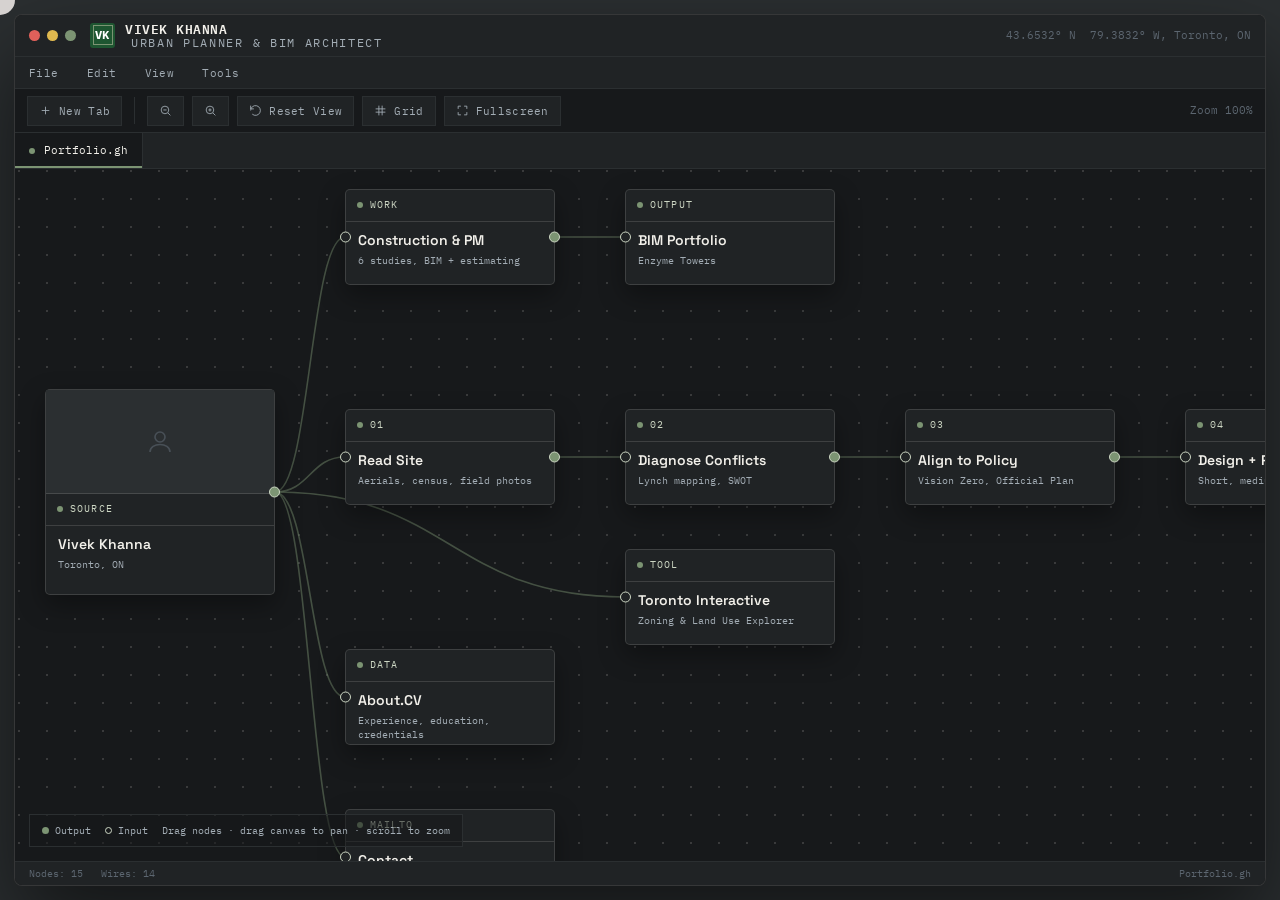
==== commit 96cee297: "Update index.html" ====
--- a/index.html
+++ b/index.html
@@ -302,6 +302,7 @@
         <button data-action="open-tab" data-tab="approach">Open Approach</button>
         <button data-action="open-tab" data-tab="about">Open About</button>
         <button data-action="open-tab" data-tab="house">Open HouseViewer</button>
+        <button data-action="open-tab" data-tab="toronto">Open Toronto Interactive</button>
         <button data-action="open-tab" data-tab="construction">Open Construction</button>
         <div class="app-menu-sep"></div>
         <button data-action="print">Print Window</button>
@@ -333,6 +334,7 @@
         <button data-action="focus" data-node="contact">Focus, Contact</button>
         <div class="app-menu-sep"></div>
         <button data-action="open-tab" data-tab="house">Open House Viewer</button>
+        <button data-action="open-tab" data-tab="toronto">Open Toronto Interactive</button>
         <button data-action="mailto">Email Vivek</button>
       </div>
     </div>
@@ -397,8 +399,8 @@
   </div>
 
   <div class="app-statusbar">
-    <span id="statusNodes">Nodes: 14</span>
-    <span id="statusWires">Wires: 13</span>
+    <span id="statusNodes">Nodes: 15</span>
+    <span id="statusWires">Wires: 14</span>
     <span class="r" id="statusTab">Portfolio.gh</span>
   </div>
 
@@ -408,10 +410,6 @@
 <script src="assets/js/main.js"></script>
 <script>
 (function(){
-  /* Node hover/interaction state (drag highlighting, wire lighting, etc.)
-     lives further down. Cursor behavior now comes entirely from the
-     shared assets/js/main.js, so every page behaves identically. */
-
   const NODE_W = 210, NODE_H = 96;
 
   /* ---- Expanded Data Model for Node Panels ---- */
@@ -437,6 +435,12 @@
         methodology: "Evaluating physical legibility alongside micro-mobility friction points and vehicle collision frequency records.",
         outputs: ['5-Element Imageability Maps', 'Crossing Exposure Index', 'Conflict Heatmaps'],
         tools:['Lynch: paths, edges, nodes','SWOT','Safety exposure metrics', 'Speed & Volume Audits'] } },
+
+    { id:'toronto', x:620, y:560, tag:'TOOL', title:'Toronto Interactive', sub:'Zoning & Land Use Explorer',
+      panel:{ type:'viewer',
+        body:'An interactive spatial map exploring Toronto land use, transit networks, and zoning categories in real-time, modeled after the official City of Toronto ZBL consultation tool.',
+        features: ['Interactive Leaflet Map & Layer Controls', 'Parcel Land Use & Permitted Uses Inspector', 'Transit & Highway Network Overlay', 'Search Neighborhoods & Places'],
+        openTab:'toronto', linkLabel:'Open interactive explorer' } },
 
     { id:'p3', x:900, y:420, tag:'03', title:'Align to Policy', sub:'Vision Zero, Official Plan',
       panel:{ type:'process',
@@ -487,8 +491,7 @@
         deliverables:[
           'Full Lynch mapping: paths, edges &amp; nodes, districts, landmarks',
           'Street and landscape audit comparing centre-line-out and outside-in sections',
-          'Four-quadrant SWOT across mobility, architecture, and land constraint',
-          
+          'Four-quadrant SWOT across mobility, architecture, and land constraint'
         ],
         pdf:'pdfs/seneca-newnham-urban-design.pdf' } },
 
@@ -506,9 +509,9 @@
         ],
         pdf:'pdfs/perth-cycling-network.pdf' } },
 
-    { id:'out5', x:1510, y:740, tag:'OUTPUT', title:'Kitchen Optimiser', sub:'Interactive Layout and Estimator ',
+    { id:'out5', x:1510, y:740, tag:'OUTPUT', title:'Kitchen Optimiser', sub:'Interactive Layout and Estimator',
       panel:{ type:'viewer',
-        body:'Allows dynamic adjustment of room dimensions (width, depth, height, wall thickness), upper cabinet mounting rules, and wall configurations (One-wall, Galley, L-shape, U-shape, L/U with island, and Studio).Features an automated estimating engine that dynamically updates material and component cost totals based on standard unit base prices, material factors, and countertop square footage',
+        body:'Allows dynamic adjustment of room dimensions (width, depth, height, wall thickness), upper cabinet mounting rules, and wall configurations (One-wall, Galley, L-shape, U-shape, L/U with island, and Studio). Features an automated estimating engine that dynamically updates material and component cost totals based on standard unit base prices, material factors, and countertop square footage.',
         features: ['Parametric Room & Layout Controls', 'Revit-Style Properties & Instance Editing', 'Collision Detection & Snapping System', 'Generative Layout Solver', 'Real-time Cost Estimator'],
         openTab:'house', linkLabel:'Open interactive viewer' } },
 
@@ -559,7 +562,7 @@
   ];
 
   const CONNECTIONS = [
-    ['source','p1'], ['p1','p2'], ['p2','p3'], ['p3','p4'],
+    ['source','p1'], ['p1','p2'], ['source','toronto'], ['p2','p3'], ['p3','p4'],
     ['p4','out1'], ['p4','out2'], ['p4','out3'], ['p4','out4'], ['p4','out5'],
     ['source','out6'], ['out6','out7'],
     ['source','about'], ['source','contact']
@@ -675,25 +678,25 @@
     updateWiresFor(node.id);
   }
 
-/* ---- Rich Information Rendering in Detail Panel ---- */
-function renderPanel(node){
-  const p = node.panel;
-  panelTag.textContent = node.tag;
-  panelTitle.textContent = node.title;
-
-  if (p.type === 'project') {
-    panelBody.innerHTML =
-      '<span class="flow-panel-loc">' + p.location + '</span>' +
-      '<p class="flow-panel-scope">' + p.scope + '</p>' +
-      '<div class="flow-panel-section-title">Context &amp; Site Dynamics</div>' +
-      '<p style="font-size:13px; color:#525866; line-height:1.5;">' + p.context + '</p>' +
-      '<div class="flow-panel-section-title">Key Parameters</div>' +
-      '<div class="plate-meta">' + p.meta.map(m => '<div class="m"><span>'+m[0]+'</span><b>'+m[1]+'</b></div>').join('') + '</div>' +
-      '<div class="flow-panel-section-title">Deliverables</div>' +
-      '<div class="plate-deliverables"><ul>' + p.deliverables.map(d => '<li>'+d+'</li>').join('') + '</ul></div>' +
-      (p.course ? '<span class="flow-panel-course">' + p.course + '</span>' : '') +
-      '<div class="flow-panel-actions"><button class="btn" type="button" data-view-pdf="' + p.pdf + '" data-view-title="' + node.title + '">View full PDF</button></div>';
-  } 
+  /* ---- Rich Information Rendering in Detail Panel ---- */
+  function renderPanel(node){
+    const p = node.panel;
+    panelTag.textContent = node.tag;
+    panelTitle.textContent = node.title;
+
+    if (p.type === 'project') {
+      panelBody.innerHTML =
+        '<span class="flow-panel-loc">' + p.location + '</span>' +
+        '<p class="flow-panel-scope">' + p.scope + '</p>' +
+        '<div class="flow-panel-section-title">Context &amp; Site Dynamics</div>' +
+        '<p style="font-size:13px; color:#525866; line-height:1.5;">' + p.context + '</p>' +
+        '<div class="flow-panel-section-title">Key Parameters</div>' +
+        '<div class="plate-meta">' + p.meta.map(m => '<div class="m"><span>'+m[0]+'</span><b>'+m[1]+'</b></div>').join('') + '</div>' +
+        '<div class="flow-panel-section-title">Deliverables</div>' +
+        '<div class="plate-deliverables"><ul>' + p.deliverables.map(d => '<li>'+d+'</li>').join('') + '</ul></div>' +
+        (p.course ? '<span class="flow-panel-course">' + p.course + '</span>' : '') +
+        '<div class="flow-panel-actions"><button class="btn" type="button" data-view-pdf="' + p.pdf + '" data-view-title="' + node.title + '">View full PDF</button></div>';
+    } 
     else if (p.type === 'process') {
       panelBody.innerHTML =
         '<p class="flow-panel-scope">' + p.body + '</p>' +
@@ -855,6 +858,7 @@
       else if (p.type === 'contact') { href = 'mailto:' + p.email; }
       else if (p.openTab === 'about') { href = 'about.html'; }
       else if (p.openTab === 'house') { href = 'house-viewer.html'; }
+      else if (p.openTab === 'toronto') { href = 'toronto-interactive.html'; }
       else if (p.openTab === 'construction') { href = 'construction.html'; }
       else { href = 'approach.html'; }
       return '<a href="'+href+'"'+targetAttrs+'>' + n.tag + '<b>' + n.title + '</b></a>';
@@ -866,117 +870,133 @@
     approach: { label:'Approach.gh', src:'approach.html' },
     about:    { label:'About.gh',    src:'about.html' },
     house:    { label:'HouseViewer.gh', src:'house-viewer.html' },
+    toronto:  { label:'TorontoInteractive.gh', src:'toronto-interactive.html' },
     construction: { label:'Construction.gh', src:'construction.html' }
   };
+
+  const openTabs = ['portfolio'];
+  let activeTab = 'portfolio';
+
   const tabbar = document.getElementById('appTabbar');
   const content = document.getElementById('appContent');
-  let activeTab = 'portfolio';
-
-  function activateTab(id){
-    activeTab = id;
-    tabbar.querySelectorAll('.app-tab').forEach(t => t.classList.toggle('is-active', t.dataset.tab === id));
-    content.querySelectorAll('.app-pane').forEach(p => p.classList.toggle('is-active', p.dataset.pane === id));
-    statusTab.textContent = id === 'portfolio' ? 'Portfolio.gh' : TAB_DEFS[id].label;
-  }
-
-  function openTab(id){
-    if (id === 'portfolio') {
-      window.location.href = 'portfolio.html';
+
+  function openTab(tabId){
+    if (tabId === 'portfolio') {
+      switchTab('portfolio');
       return;
     }
-    if (!TAB_DEFS[id]) return;
-    let tabBtn = tabbar.querySelector('[data-tab="'+id+'"]');
-    if (!tabBtn) {
-      tabBtn = document.createElement('div');
-      tabBtn.className = 'app-tab';
-      tabBtn.dataset.tab = id;
-      tabBtn.innerHTML = '<span class="dot"></span>' + TAB_DEFS[id].label + '<span class="x" data-close="'+id+'">&times;</span>';
-      tabBtn.addEventListener('click', (e) => {
-        if (e.target.closest('[data-close]')) return;
-        activateTab(id);
-      });
-      tabBtn.querySelector('[data-close]').addEventListener('click', (e) => {
-        e.stopPropagation();
-        closeTab(id);
-      });
-      tabbar.appendChild(tabBtn);
-
-      const pane = document.createElement('div');
-      pane.className = 'app-pane';
-      pane.dataset.pane = id;
-      pane.innerHTML = '<iframe src="' + TAB_DEFS[id].src + '" title="' + TAB_DEFS[id].label + '"></iframe>';
-      content.appendChild(pane);
+    if (!TAB_DEFS[tabId]) return;
+
+    if (!openTabs.includes(tabId)) {
+      openTabs.push(tabId);
+      createPane(tabId);
     }
-    activateTab(id);
-    closeAllMenus();
-  }
-
-  function closeTab(id){
-    const tabBtn = tabbar.querySelector('[data-tab="'+id+'"]');
-    const pane = content.querySelector('[data-pane="'+id+'"]');
-    if (tabBtn) tabBtn.remove();
+    renderTabs();
+    switchTab(tabId);
+  }
+
+  function closeTab(tabId, e){
+    if (e) e.stopPropagation();
+    if (tabId === 'portfolio') return;
+
+    const idx = openTabs.indexOf(tabId);
+    if (idx !== -1) openTabs.splice(idx, 1);
+
+    const pane = content.querySelector('[data-pane="'+tabId+'"]');
     if (pane) pane.remove();
-    if (activeTab === id) activateTab('portfolio');
-  }
-
-  tabbar.querySelector('[data-tab="portfolio"]').addEventListener('click', () => activateTab('portfolio'));
-
-  /* ---- Menu Bar Controls ---- */
-  const menubar = document.getElementById('appMenubar');
-  function closeAllMenus(){
-    menubar.querySelectorAll('.app-menu.is-open').forEach(m => m.classList.remove('is-open'));
-  }
-  menubar.querySelectorAll('.app-menu > button').forEach(btn => {
-    btn.addEventListener('click', (e) => {
+
+    renderTabs();
+
+    if (activeTab === tabId) {
+      const nextTab = openTabs[Math.max(0, idx - 1)] || 'portfolio';
+      switchTab(nextTab);
+    }
+  }
+
+  function switchTab(tabId){
+    activeTab = tabId;
+
+    tabbar.querySelectorAll('.app-tab').forEach(t => {
+      t.classList.toggle('is-active', t.dataset.tab === tabId);
+    });
+
+    content.querySelectorAll('.app-pane').forEach(p => {
+      p.classList.toggle('is-active', p.dataset.pane === tabId);
+    });
+
+    statusTab.textContent = tabId === 'portfolio' ? 'Portfolio.gh' : TAB_DEFS[tabId].label;
+  }
+
+  function createPane(tabId){
+    const def = TAB_DEFS[tabId];
+    const pane = document.createElement('div');
+    pane.className = 'app-pane';
+    pane.dataset.pane = tabId;
+    pane.innerHTML = '<iframe src="' + def.src + '" title="' + def.label + '"></iframe>';
+    content.appendChild(pane);
+  }
+
+  function renderTabs(){
+    tabbar.innerHTML = openTabs.map(id => {
+      if (id === 'portfolio') {
+        return '<div class="app-tab' + (activeTab === 'portfolio' ? ' is-active' : '') + '" data-tab="portfolio"><span class="dot"></span>Portfolio.gh</div>';
+      }
+      const def = TAB_DEFS[id];
+      return '<div class="app-tab' + (activeTab === id ? ' is-active' : '') + '" data-tab="' + id + '"><span class="dot"></span>' + def.label + '<span class="x" data-close="' + id + '">&times;</span></div>';
+    }).join('');
+
+    tabbar.querySelectorAll('.app-tab').forEach(t => {
+      t.addEventListener('click', () => switchTab(t.dataset.tab));
+    });
+    tabbar.querySelectorAll('[data-close]').forEach(x => {
+      x.addEventListener('click', (e) => closeTab(x.dataset.close, e));
+    });
+  }
+
+  /* ---- Menu & Toolbar Events ---- */
+  document.addEventListener('click', (e) => {
+    const btn = e.target.closest('button[data-action]');
+    if (!btn) return;
+    const action = btn.dataset.action;
+
+    if (action === 'open-tab') openTab(btn.dataset.tab);
+    else if (action === 'zoom-in') setZoom(state.zoom + 0.15);
+    else if (action === 'zoom-out') setZoom(state.zoom - 0.15);
+    else if (action === 'zoom-reset') resetView();
+    else if (action === 'toggle-grid') canvas.classList.toggle('no-grid');
+    else if (action === 'reset-positions') resetPositions();
+    else if (action === 'deselect') closePanel();
+    else if (action === 'focus') focusNode(btn.dataset.node);
+    else if (action === 'fullscreen') {
+      if (!document.fullscreenElement) document.documentElement.requestFullscreen();
+      else document.exitFullscreen();
+    }
+    else if (action === 'compact') appWindow.classList.toggle('is-compact');
+    else if (action === 'print') window.print();
+    else if (action === 'mailto') window.location.href = 'mailto:vivekkhanna.canada@gmail.com';
+  });
+
+  // Dropdown menu toggle
+  document.querySelectorAll('.app-menu > button').forEach(b => {
+    b.addEventListener('click', (e) => {
       e.stopPropagation();
-      const menu = btn.parentElement;
-      const wasOpen = menu.classList.contains('is-open');
-      closeAllMenus();
-      if (!wasOpen) menu.classList.add('is-open');
+      const parent = b.parentElement;
+      const isOpen = parent.classList.contains('is-open');
+      document.querySelectorAll('.app-menu').forEach(m => m.classList.remove('is-open'));
+      if (!isOpen) parent.classList.add('is-open');
     });
   });
-  document.addEventListener('click', closeAllMenus);
-
-  function runAction(el){
-    const action = el.getAttribute('data-action');
-    switch(action){
-      case 'open-tab': openTab(el.getAttribute('data-tab')); break;
-      case 'print': window.print(); break;
-      case 'reset-positions': resetPositions(); break;
-      case 'deselect': closePanel(); break;
-      case 'zoom-in': setZoom(state.zoom + 0.15); break;
-      case 'zoom-out': setZoom(state.zoom - 0.15); break;
-      case 'zoom-reset': resetView(); break;
-      case 'toggle-grid': canvas.classList.toggle('no-grid'); break;
-      case 'fullscreen':
-        if (document.fullscreenElement) document.exitFullscreen();
-        else appWindow.requestFullscreen && appWindow.requestFullscreen();
-        break;
-      case 'compact': appWindow.classList.toggle('is-compact'); break;
-      case 'focus': focusNode(el.getAttribute('data-node')); break;
-      case 'mailto': window.location.href = 'mailto:vivekkhanna.canada@gmail.com'; break;
-      case 'new-tab-menu':
-        closeAllMenus();
-        menubar.querySelector('.app-menu').classList.add('is-open');
-        return;
-    }
-    closeAllMenus();
-  }
-  menubar.addEventListener('click', (e) => {
-    const btn = e.target.closest('[data-action]');
-    if (btn) runAction(btn);
+  document.addEventListener('click', () => {
+    document.querySelectorAll('.app-menu').forEach(m => m.classList.remove('is-open'));
   });
-  document.querySelector('.app-toolbar').addEventListener('click', (e) => {
-    const btn = e.target.closest('[data-action]');
-    if (!btn) return;
-    e.stopPropagation();
-    runAction(btn);
-  });
-
+
+  /* ---- Init ---- */
   renderNodes();
   renderWires();
+  renderFallback();
+  renderTabs();
   applyTransform();
-  renderFallback();
+
 })();
 </script>
 </body>
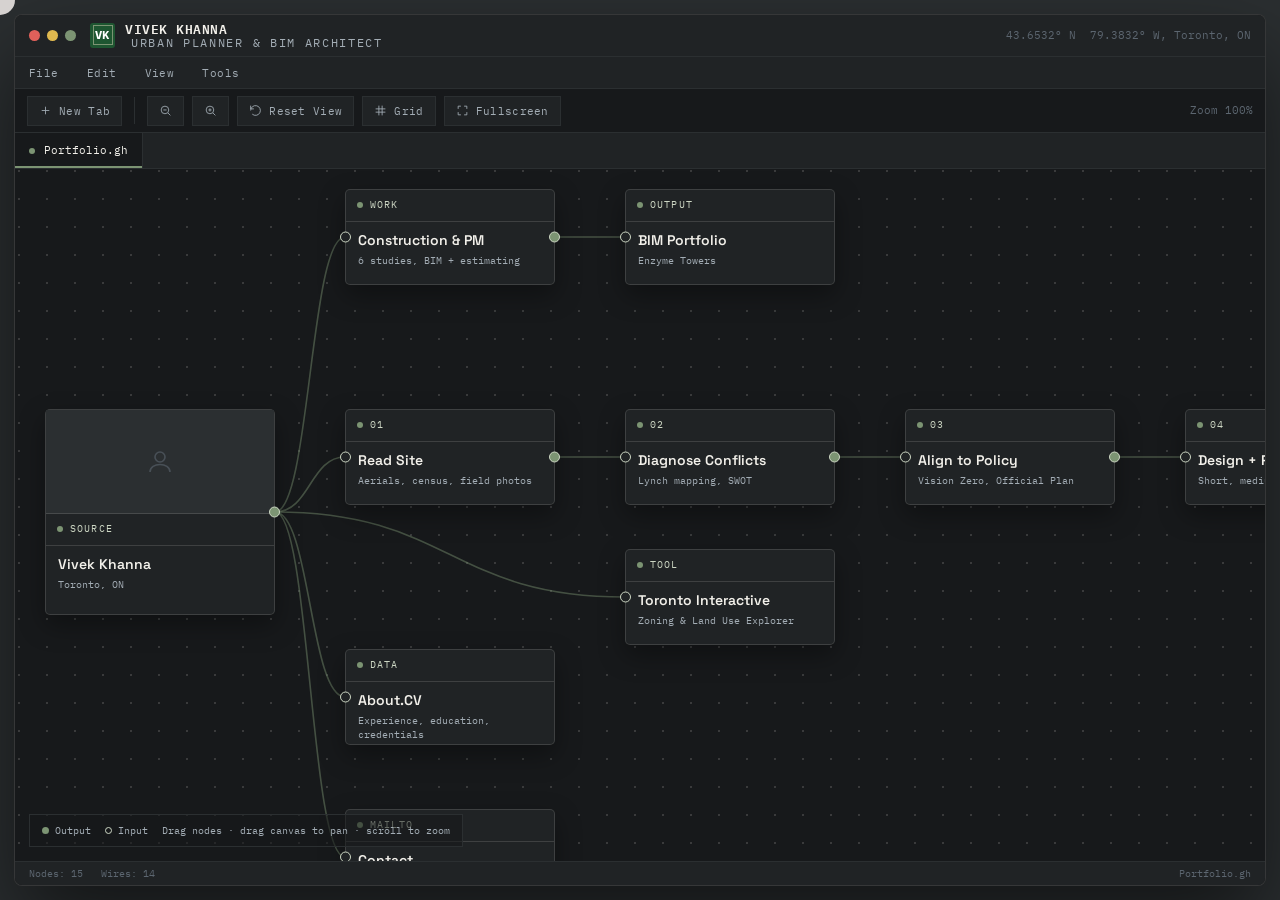
==== commit 5bd8b081: "Update index.html" ====
--- a/index.html
+++ b/index.html
@@ -85,7 +85,7 @@
   .app-menu > button {
     height:100%; padding:0 14px; background:transparent; border:none;
     font-family:var(--mono); font-size:11px; letter-spacing:0.04em;
-    color:var(--steel-light); cursor:pointer;
+    color:var(--steel-light); cur:pointer;
   }
   .app-menu > button:hover, .app-menu.is-open > button { background:var(--graphite-3); color:var(--offwhite); }
   .app-menu-drop {
@@ -414,7 +414,7 @@
 
   /* ---- Expanded Data Model for Node Panels ---- */
   const NODES = [
-    { id:'source', x:40, y:400, w:230, h:206, photo:true, tag:'SOURCE', title:'Vivek Khanna', sub:'Toronto, ON',
+    { id:'source', x:40, y:420, w:230, h:206, photo:true, tag:'SOURCE', title:'Vivek Khanna', sub:'Toronto, ON',
       panel:{ type:'about',
         body:"I'm an urban design and transportation planning professional with a background in BIM coordination and construction project management. Most of what's below traces back to the same habit: understand what's actually on the ground before proposing anything.",
         overview: "Specializing in integrated spatial workflows, parametric data modeling, multimodal safety frameworks, and evidence-based master planning.",
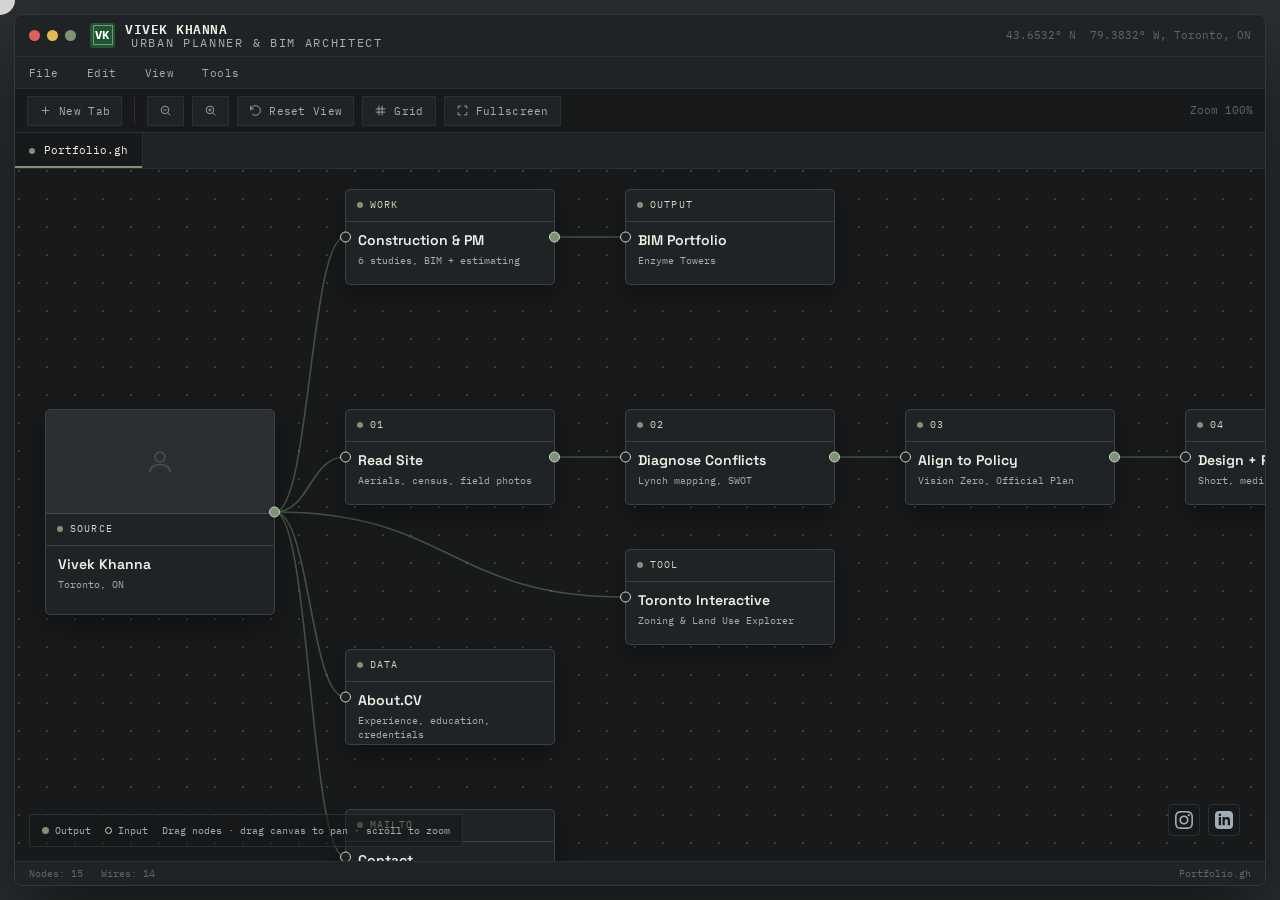
==== commit 77f833d8: "Update index.html" ====
--- a/index.html
+++ b/index.html
@@ -85,7 +85,7 @@
   .app-menu > button {
     height:100%; padding:0 14px; background:transparent; border:none;
     font-family:var(--mono); font-size:11px; letter-spacing:0.04em;
-    color:var(--steel-light); cur:pointer;
+    color:var(--steel-light); cursor:pointer;
   }
   .app-menu > button:hover, .app-menu.is-open > button { background:var(--graphite-3); color:var(--offwhite); }
   .app-menu-drop {
@@ -149,6 +149,40 @@
   .app-pane { position:absolute; inset:0; display:none; }
   .app-pane.is-active { display:block; }
   .app-pane iframe { width:100%; height:100%; border:0; display:block; background:var(--offwhite); }
+
+  /* ---- Social Icons Floating Widget ---- */
+  .app-social-links {
+    position: absolute;
+    right: 25px;
+    bottom: 25px;
+    z-index: 50;
+    display: flex;
+    align-items: center;
+    gap: 8px;
+  }
+  .app-social-icon {
+    display: flex;
+    align-items: center;
+    justify-content: center;
+    width: 32px;
+    height: 32px;
+    background: rgba(23, 25, 27, 0.75);
+    border: 1px solid var(--graphite-3);
+    border-radius: 5px;
+    color: var(--steel-light);
+    backdrop-filter: blur(4px);
+    transition: all 0.2s ease;
+  }
+  .app-social-icon:hover {
+    border-color: var(--sage);
+    color: var(--offwhite);
+    background: var(--graphite-2);
+  }
+  .app-social-icon svg {
+    width: 18px;
+    height: 18px;
+    fill: currentColor;
+  }
 
   /* ---- Status bar ---- */
   .app-statusbar {
@@ -395,6 +429,20 @@
         </div>
       </div>
       <nav class="flow-fallback" id="flowFallback" aria-label="Portfolio, list view"></nav>
+    </div>
+
+    <!-- Social Links Widget -->
+    <div class="app-social-links">
+      <a href="https://www.instagram.com/modulor.ai" target="_blank" rel="noopener noreferrer" class="app-social-icon" aria-label="Instagram">
+        <svg viewBox="0 0 24 24">
+          <path d="M12 2.163c3.204 0 3.584.012 4.85.07 3.252.148 4.771 1.691 4.919 4.919.058 1.265.069 1.645.069 4.849 0 3.205-.012 3.584-.069 4.849-.149 3.225-1.664 4.771-4.919 4.919-1.266.058-1.644.07-4.85.07-3.204 0-3.584-.012-4.849-.07-3.26-.149-4.771-1.699-4.919-4.92-.058-1.265-.07-1.644-.07-4.849 0-3.204.013-3.583.07-4.849.149-3.227 1.664-4.771 4.919-4.919 1.266-.057 1.645-.069 4.849-.069zm0-2.163c-3.259 0-3.667.014-4.947.072-4.358.2-6.78 2.618-6.98 6.98-.059 1.281-.073 1.689-.073 4.948 0 3.259.014 3.668.072 4.948.2 4.358 2.618 6.78 6.98 6.98 1.281.058 1.689.072 4.948.072 3.259 0 3.668-.014 4.948-.072 4.354-.2 6.782-2.618 6.979-6.98.059-1.28.073-1.689.073-4.948 0-3.259-.014-3.667-.072-4.947-.196-4.354-2.617-6.78-6.979-6.98-1.281-.059-1.69-.073-4.949-.073zm0 5.838c-3.403 0-6.162 2.759-6.162 6.162s2.759 6.163 6.162 6.163 6.162-2.759 6.162-6.163c0-3.403-2.759-6.162-6.162-6.162zm0 10.162c-2.209 0-4-1.79-4-4 0-2.209 1.791-4 4-4s4 1.791 4 4c0 2.21-1.791 4-4 4zm6.406-11.845c-.796 0-1.441.645-1.441 1.44s.645 1.44 1.441 1.44c.795 0 1.439-.645 1.439-1.44s-.644-1.44-1.439-1.44z"/>
+        </svg>
+      </a>
+      <a href="https://www.linkedin.com/in/vivek-khanna-0203abb0/" target="_blank" rel="noopener noreferrer" class="app-social-icon" aria-label="LinkedIn">
+        <svg viewBox="0 0 24 24">
+          <path d="M19 0h-14c-2.761 0-5 2.239-5 5v14c0 2.761 2.239 5 5 5h14c2.762 0 5-2.239 5-5v-14c0-2.761-2.238-5-5-5zm-11 19h-3v-11h3v11zm-1.5-12.268c-.966 0-1.75-.79-1.75-1.764s.784-1.764 1.75-1.764 1.75.79 1.75 1.764-.783 1.764-1.75 1.764zm13.5 12.268h-3v-5.604c0-3.368-4-3.113-4 0v5.604h-3v-11h3v1.765c1.396-2.586 7-2.777 7 2.476v6.759z"/>
+        </svg>
+      </a>
     </div>
   </div>
 
@@ -960,6 +1008,11 @@
     const action = btn.dataset.action;
 
     if (action === 'open-tab') openTab(btn.dataset.tab);
+    else if (action === 'new-tab-menu') {
+      const availableTabs = Object.keys(TAB_DEFS);
+      const nextTab = availableTabs.find(t => !openTabs.includes(t)) || 'approach';
+      openTab(nextTab);
+    }
     else if (action === 'zoom-in') setZoom(state.zoom + 0.15);
     else if (action === 'zoom-out') setZoom(state.zoom - 0.15);
     else if (action === 'zoom-reset') resetView();
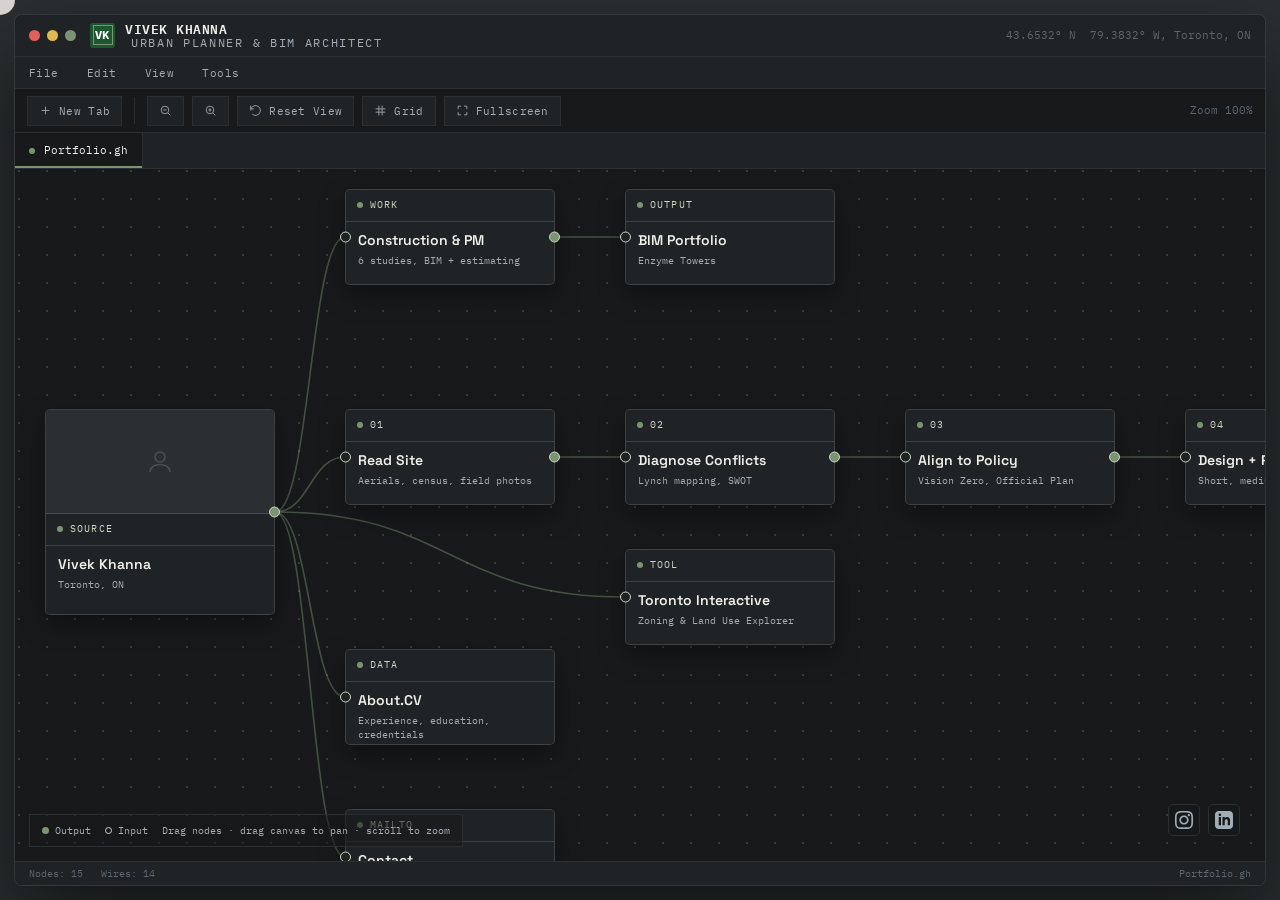
==== commit 0c26785b: "Update index.html" ====
--- a/index.html
+++ b/index.html
@@ -1,6 +1,15 @@
 <!DOCTYPE html>
 <html lang="en">
 <head>
+  <!-- Google tag (gtag.js) -->
+<script async src="https://www.googletagmanager.com/gtag/js?id=G-6KK98K4TVE"></script>
+<script>
+  window.dataLayer = window.dataLayer || [];
+  function gtag(){dataLayer.push(arguments);}
+  gtag('js', new Date());
+
+  gtag('config', 'G-6KK98K4TVE');
+</script>
 <meta charset="UTF-8">
 <meta name="viewport" content="width=device-width, initial-scale=1.0">
 <title>Vivek Khanna, Urban Planning Portfolio</title>
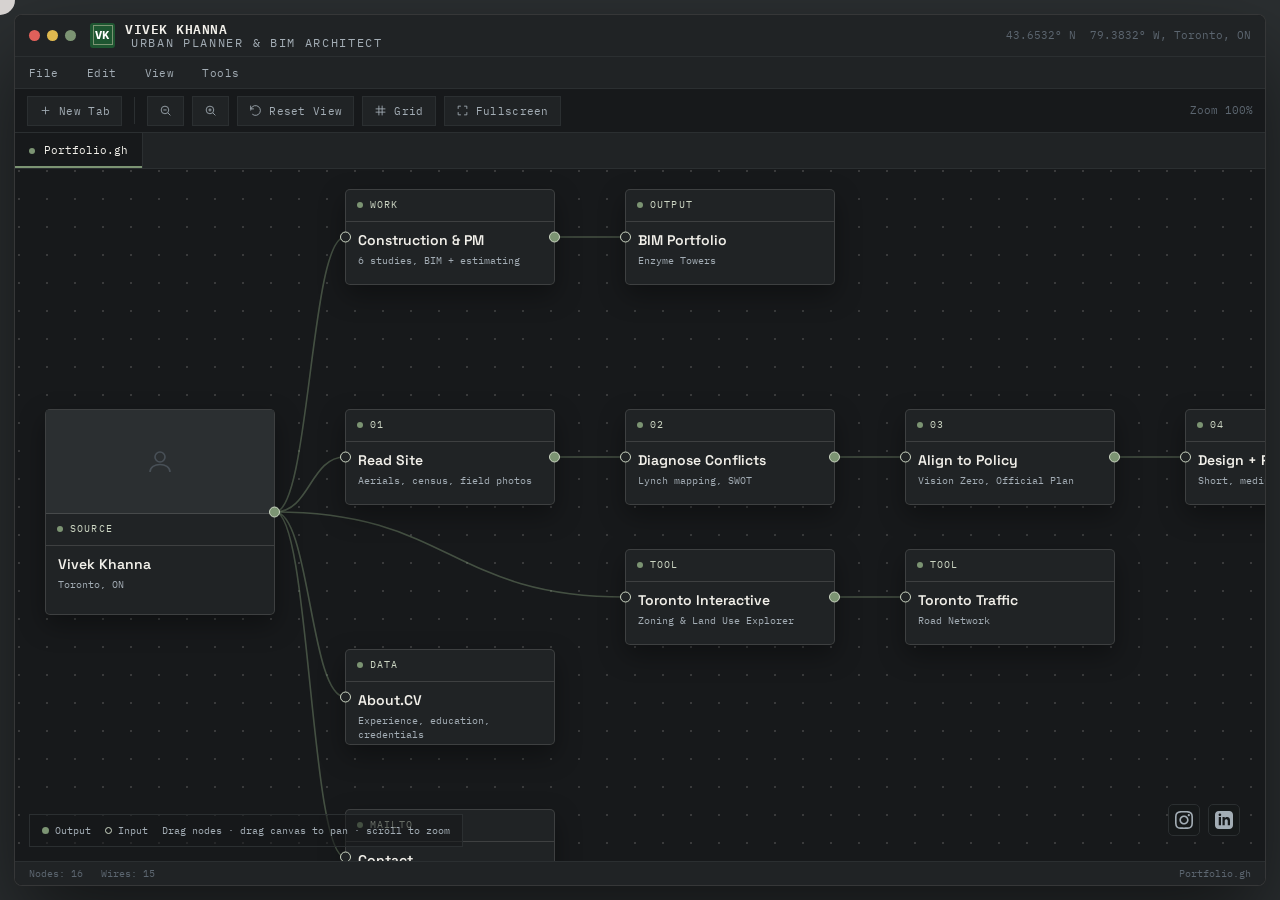
==== commit 2d23171f: "Update index.html" ====
--- a/index.html
+++ b/index.html
@@ -1,15 +1,6 @@
 <!DOCTYPE html>
 <html lang="en">
 <head>
-  <!-- Google tag (gtag.js) -->
-<script async src="https://www.googletagmanager.com/gtag/js?id=G-6KK98K4TVE"></script>
-<script>
-  window.dataLayer = window.dataLayer || [];
-  function gtag(){dataLayer.push(arguments);}
-  gtag('js', new Date());
-
-  gtag('config', 'G-6KK98K4TVE');
-</script>
 <meta charset="UTF-8">
 <meta name="viewport" content="width=device-width, initial-scale=1.0">
 <title>Vivek Khanna, Urban Planning Portfolio</title>
@@ -346,6 +337,7 @@
         <button data-action="open-tab" data-tab="about">Open About</button>
         <button data-action="open-tab" data-tab="house">Open HouseViewer</button>
         <button data-action="open-tab" data-tab="toronto">Open Toronto Interactive</button>
+        <button data-action="open-tab" data-tab="toronto-traffic-tool">Open Toronto Traffic</button>
         <button data-action="open-tab" data-tab="construction">Open Construction</button>
         <div class="app-menu-sep"></div>
         <button data-action="print">Print Window</button>
@@ -378,6 +370,7 @@
         <div class="app-menu-sep"></div>
         <button data-action="open-tab" data-tab="house">Open House Viewer</button>
         <button data-action="open-tab" data-tab="toronto">Open Toronto Interactive</button>
+        <button data-action="open-tab" data-tab="toronto-traffic-tool">Open Toronto Traffic</button>
         <button data-action="mailto">Email Vivek</button>
       </div>
     </div>
@@ -456,8 +449,8 @@
   </div>
 
   <div class="app-statusbar">
-    <span id="statusNodes">Nodes: 15</span>
-    <span id="statusWires">Wires: 14</span>
+    <span id="statusNodes">Nodes: 16</span>
+    <span id="statusWires">Wires: 15</span>
     <span class="r" id="statusTab">Portfolio.gh</span>
   </div>
 
@@ -498,6 +491,12 @@
         body:'An interactive spatial map exploring Toronto land use, transit networks, and zoning categories in real-time, modeled after the official City of Toronto ZBL consultation tool.',
         features: ['Interactive Leaflet Map & Layer Controls', 'Parcel Land Use & Permitted Uses Inspector', 'Transit & Highway Network Overlay', 'Search Neighborhoods & Places'],
         openTab:'toronto', linkLabel:'Open interactive explorer' } },
+
+    { id:'toronto-traffic', x:900, y:560, tag:'TOOL', title:'Toronto Traffic', sub:'Road Network',
+      panel:{ type:'viewer',
+        body:'Real-time and historic road network traffic patterns, volume analysis, and congestion mapping across Toronto arterial corridors.',
+        features: ['Arterial Volume & Speed Heatmaps', 'Signal Timing & Intersection Delays', 'Congestion Bottleneck Detection', 'Active Infrastructure Overlays'],
+        openTab:'toronto-traffic-tool', linkLabel:'Open road network' } },
 
     { id:'p3', x:900, y:420, tag:'03', title:'Align to Policy', sub:'Vision Zero, Official Plan',
       panel:{ type:'process',
@@ -619,7 +618,7 @@
   ];
 
   const CONNECTIONS = [
-    ['source','p1'], ['p1','p2'], ['source','toronto'], ['p2','p3'], ['p3','p4'],
+    ['source','p1'], ['p1','p2'], ['source','toronto'], ['toronto','toronto-traffic'], ['p2','p3'], ['p3','p4'],
     ['p4','out1'], ['p4','out2'], ['p4','out3'], ['p4','out4'], ['p4','out5'],
     ['source','out6'], ['out6','out7'],
     ['source','about'], ['source','contact']
@@ -916,6 +915,7 @@
       else if (p.openTab === 'about') { href = 'about.html'; }
       else if (p.openTab === 'house') { href = 'house-viewer.html'; }
       else if (p.openTab === 'toronto') { href = 'toronto-interactive.html'; }
+      else if (p.openTab === 'toronto-traffic-tool') { href = 'toronto-traffic-tool.html'; }
       else if (p.openTab === 'construction') { href = 'construction.html'; }
       else { href = 'approach.html'; }
       return '<a href="'+href+'"'+targetAttrs+'>' + n.tag + '<b>' + n.title + '</b></a>';
@@ -928,6 +928,7 @@
     about:    { label:'About.gh',    src:'about.html' },
     house:    { label:'HouseViewer.gh', src:'house-viewer.html' },
     toronto:  { label:'TorontoInteractive.gh', src:'toronto-interactive.html' },
+    'toronto-traffic-tool': { label:'TorontoTraffic.gh', src:'toronto-traffic-tool.html' },
     construction: { label:'Construction.gh', src:'construction.html' }
   };
 
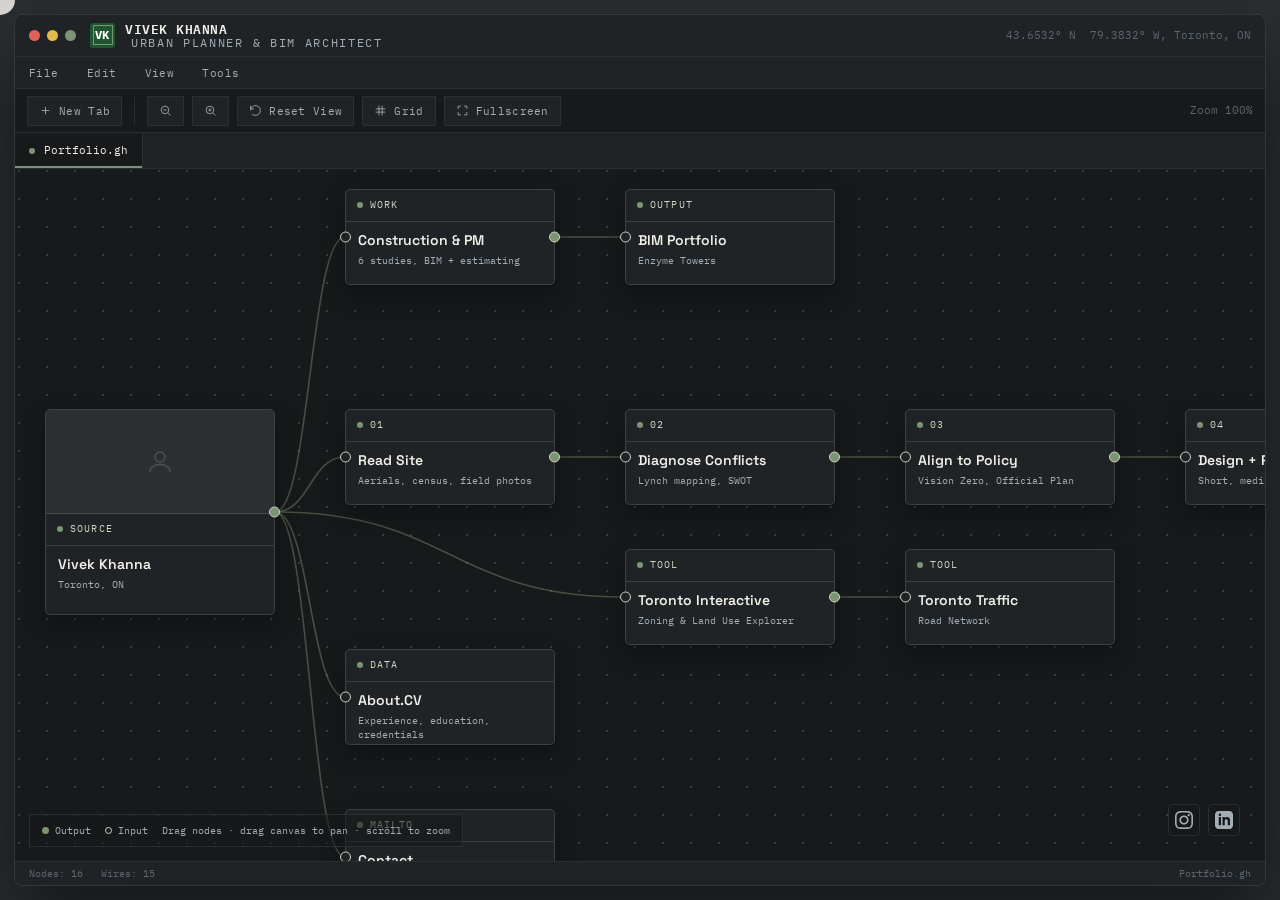
==== commit b566dfca: "Update index.html" ====
--- a/index.html
+++ b/index.html
@@ -1,6 +1,15 @@
 <!DOCTYPE html>
 <html lang="en">
 <head>
+  <!-- Google tag (gtag.js) -->
+<script async src="https://www.googletagmanager.com/gtag/js?id=G-6KK98K4TVE"></script>
+<script>
+  window.dataLayer = window.dataLayer || [];
+  function gtag(){dataLayer.push(arguments);}
+  gtag('js', new Date());
+
+  gtag('config', 'G-6KK98K4TVE');
+</script>
 <meta charset="UTF-8">
 <meta name="viewport" content="width=device-width, initial-scale=1.0">
 <title>Vivek Khanna, Urban Planning Portfolio</title>
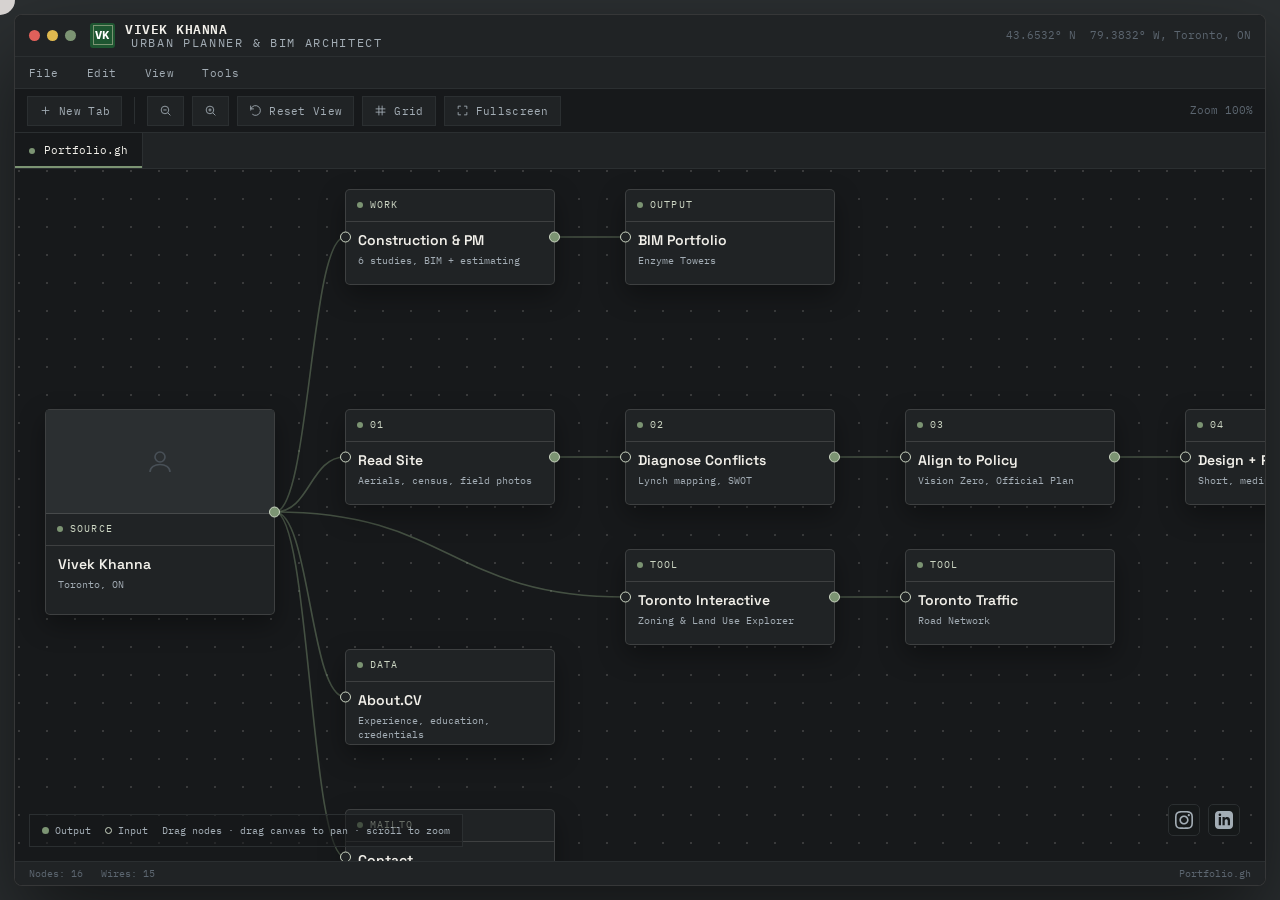
==== commit 6332832c: "Update index.html" ====
--- a/index.html
+++ b/index.html
@@ -935,7 +935,7 @@
   const TAB_DEFS = {
     approach: { label:'Approach.gh', src:'approach.html' },
     about:    { label:'About.gh',    src:'about.html' },
-    house:    { label:'HouseViewer.gh', src:'house-viewer.html' },
+    house:    { label:'KitchenOptimiser.gh', src:'house-viewer.html' },
     toronto:  { label:'TorontoInteractive.gh', src:'toronto-interactive.html' },
     'toronto-traffic-tool': { label:'TorontoTraffic.gh', src:'toronto-traffic-tool.html' },
     construction: { label:'Construction.gh', src:'construction.html' }
